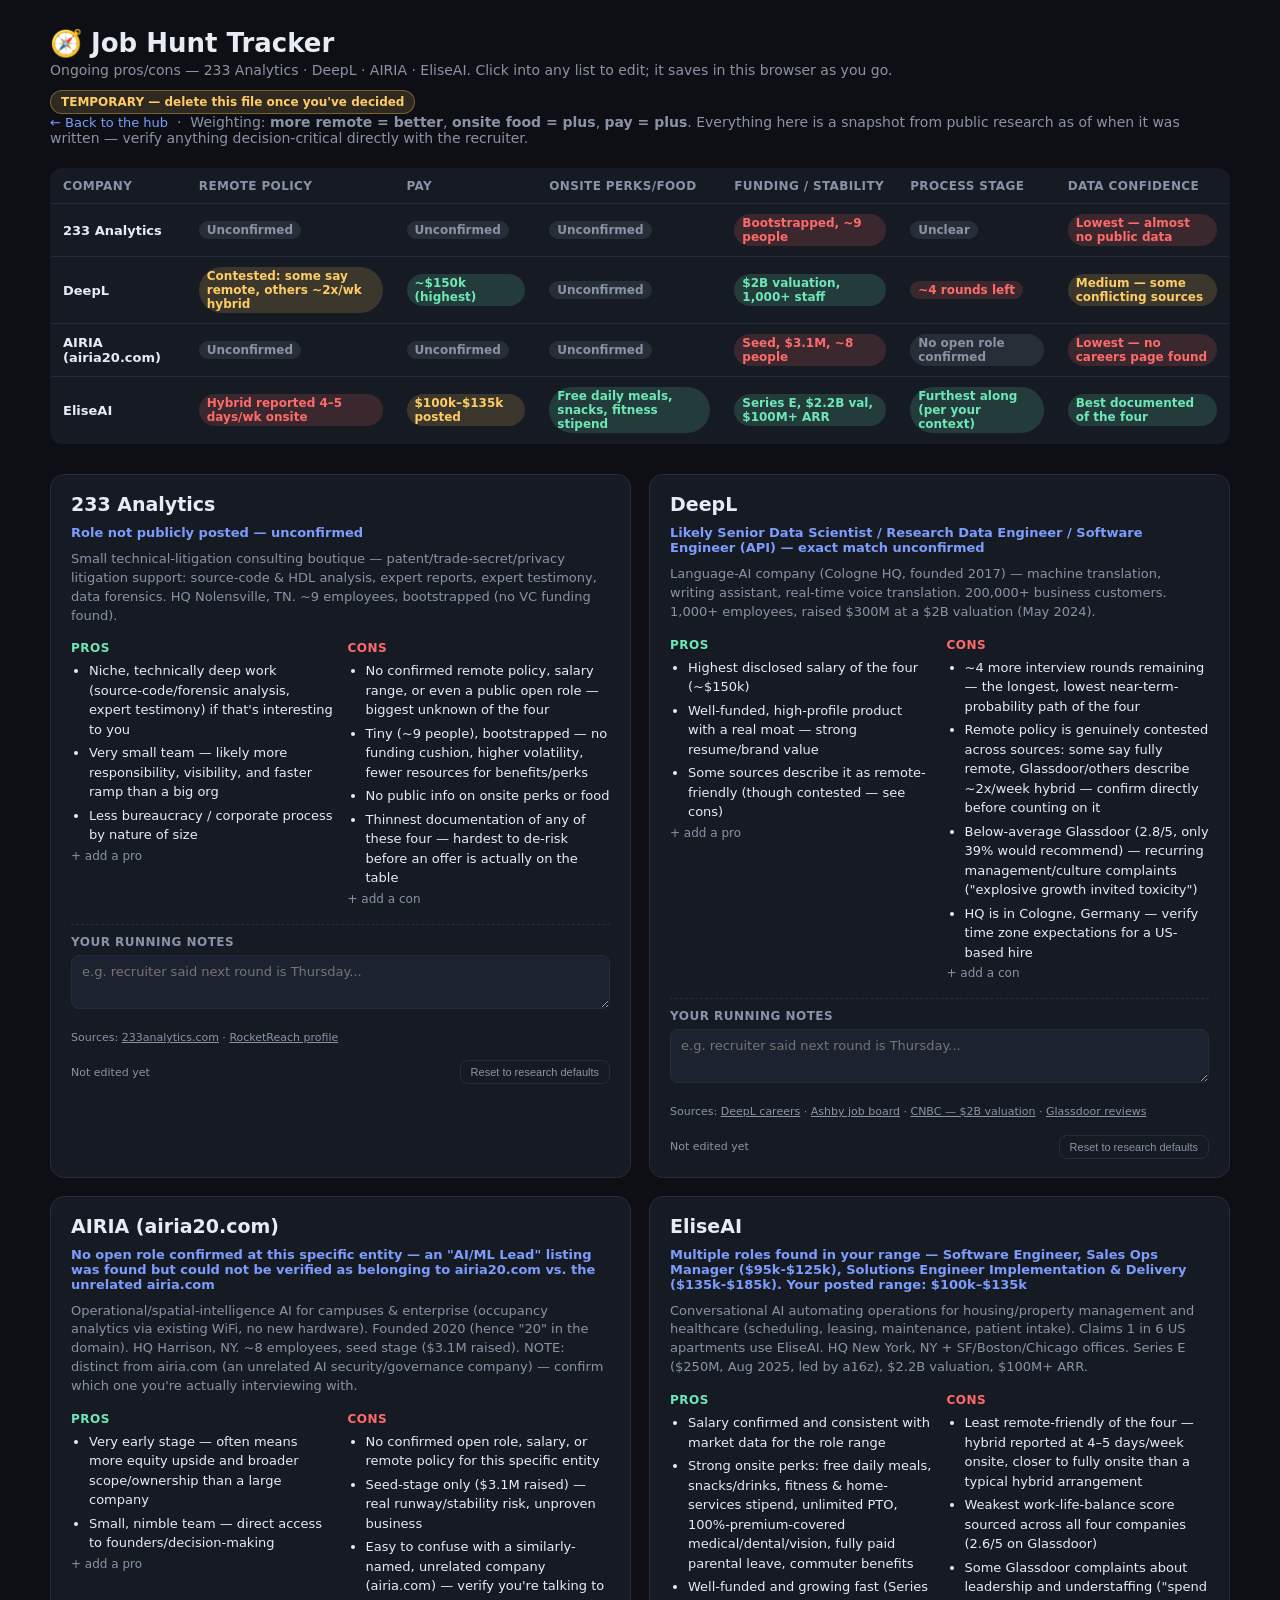
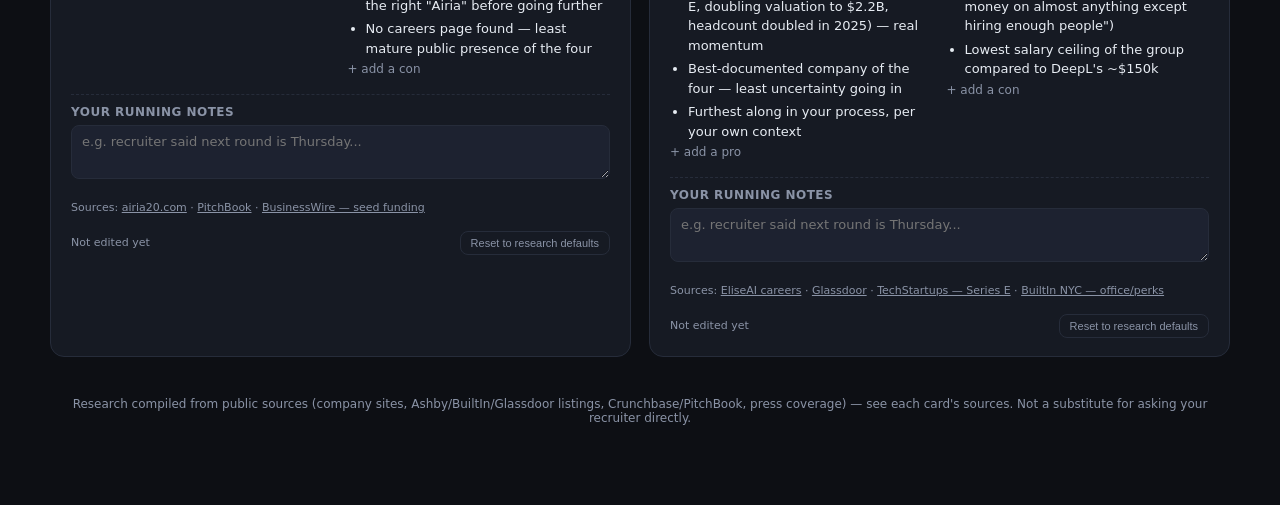
==== gateway/static/jobs.html @ 2e0b3229 "Detect sent-mail availability proposals, track pending/confirmed calendar state, push to real Google" ====
<!doctype html>
<html lang="en">
<head>
<meta charset="utf-8" />
<meta name="viewport" content="width=device-width, initial-scale=1" />
<title>Job Hunt Tracker — FrankensteinCentral</title>
<style>
  :root {
    --bg: #0d0f14; --panel: #161a23; --panel-2: #1d2230; --line: #262c3a;
    --text: #e7ecf3; --muted: #8a93a6; --accent: #6ee7b7; --accent-2: #7c9cff;
    --down: #ff6b6b; --up: #6ee7b7; --warn: #ffcc66;
  }
  * { box-sizing: border-box; }
  body {
    margin: 0; background: var(--bg); color: var(--text);
    font-family: system-ui, -apple-system, "Segoe UI", Roboto, sans-serif;
    padding: 28px 20px 80px;
  }
  .wrap { max-width: 1180px; margin: 0 auto; }
  header { margin-bottom: 22px; }
  header .top-row { display: flex; align-items: center; justify-content: space-between; gap: 12px; flex-wrap: wrap; }
  h1 { margin: 0 0 4px; font-size: 26px; }
  .sub { color: var(--muted); margin: 0; font-size: 14px; }
  .badge-temp {
    background: rgba(255,204,102,0.14); color: var(--warn); border: 1px solid rgba(255,204,102,0.35);
    padding: 4px 10px; border-radius: 999px; font-size: 12px; font-weight: 600; white-space: nowrap;
  }
  a.back { color: var(--accent-2); text-decoration: none; font-size: 13px; }
  a.back:hover { text-decoration: underline; }

  .factor-table {
    width: 100%; border-collapse: collapse; margin: 18px 0 30px;
    background: var(--panel); border: 1px solid var(--line); border-radius: 12px; overflow: hidden;
    font-size: 13px;
  }
  .factor-table th, .factor-table td { padding: 10px 12px; text-align: left; border-bottom: 1px solid var(--line); }
  .factor-table th { color: var(--muted); font-weight: 600; font-size: 12px; text-transform: uppercase; letter-spacing: .03em; }
  .factor-table tr:last-child td { border-bottom: none; }
  .factor-table td.company { font-weight: 700; }
  .tag { display: inline-block; padding: 2px 8px; border-radius: 999px; font-size: 12px; font-weight: 600; }
  .tag.good { background: rgba(110,231,183,0.16); color: var(--up); }
  .tag.mid { background: rgba(255,204,102,0.16); color: var(--warn); }
  .tag.bad { background: rgba(255,107,107,0.16); color: var(--down); }
  .tag.unknown { background: rgba(138,147,166,0.16); color: var(--muted); }

  .grid { display: grid; grid-template-columns: repeat(auto-fit, minmax(430px, 1fr)); gap: 18px; }
  .card {
    background: var(--panel); border: 1px solid var(--line); border-radius: 14px; padding: 18px 20px;
    display: flex; flex-direction: column; gap: 10px;
  }
  .card h2 { margin: 0; font-size: 19px; display: flex; align-items: center; gap: 8px; }
  .card .role { color: var(--accent-2); font-size: 13px; font-weight: 600; }
  .card .blurb { color: var(--muted); font-size: 13px; line-height: 1.45; margin: 0; }
  .fact-row { display: flex; flex-wrap: wrap; gap: 6px; margin: 4px 0 2px; }
  .cols { display: grid; grid-template-columns: 1fr 1fr; gap: 14px; margin-top: 6px; }
  .col h4 { margin: 0 0 6px; font-size: 12px; text-transform: uppercase; letter-spacing: .04em; }
  .col.pros h4 { color: var(--up); }
  .col.cons h4 { color: var(--down); }
  ul.edit-list { margin: 0; padding-left: 18px; font-size: 13px; line-height: 1.5; }
  ul.edit-list li { margin-bottom: 4px; outline: none; }
  ul.edit-list li:focus { background: rgba(124,156,255,0.08); border-radius: 4px; }
  .add-row { font-size: 12px; color: var(--muted); cursor: pointer; margin-top: 2px; }
  .add-row:hover { color: var(--accent-2); }
  .notes {
    margin-top: 8px; border-top: 1px dashed var(--line); padding-top: 10px;
  }
  .notes h4 { margin: 0 0 6px; font-size: 12px; text-transform: uppercase; letter-spacing: .04em; color: var(--muted); }
  .notes textarea {
    width: 100%; min-height: 54px; resize: vertical; background: var(--panel-2); color: var(--text);
    border: 1px solid var(--line); border-radius: 8px; padding: 8px 10px; font-size: 13px; font-family: inherit;
  }
  .card-foot { display: flex; justify-content: space-between; align-items: center; margin-top: 4px; }
  .saved-note { font-size: 11px; color: var(--muted); }
  .reset-btn {
    background: transparent; border: 1px solid var(--line); color: var(--muted);
    border-radius: 8px; padding: 5px 10px; font-size: 11px; cursor: pointer;
  }
  .reset-btn:hover { color: var(--down); border-color: var(--down); }
  .sources { margin-top: 6px; font-size: 11px; color: var(--muted); line-height: 1.6; }
  .sources a { color: var(--muted); }
  footer { text-align: center; color: var(--muted); font-size: 12px; margin-top: 40px; }
</style>
</head>
<body>
  <div class="wrap">
    <header>
      <div class="top-row">
        <div>
          <h1>🧭 Job Hunt Tracker</h1>
          <p class="sub">Ongoing pros/cons — 233 Analytics · DeepL · AIRIA · EliseAI. Click into any list to edit; it saves in this browser as you go.</p>
        </div>
        <span class="badge-temp">TEMPORARY — delete this file once you've decided</span>
      </div>
      <p class="sub"><a class="back" href="/">← Back to the hub</a> &nbsp;·&nbsp; Weighting: <b>more remote = better</b>, <b>onsite food = plus</b>, <b>pay = plus</b>. Everything here is a snapshot from public research as of when it was written — verify anything decision-critical directly with the recruiter.</p>
    </header>

    <table class="factor-table">
      <thead>
        <tr><th>Company</th><th>Remote policy</th><th>Pay</th><th>Onsite perks/food</th><th>Funding / stability</th><th>Process stage</th><th>Data confidence</th></tr>
      </thead>
      <tbody>
        <tr><td class="company">233 Analytics</td><td><span class="tag unknown">Unconfirmed</span></td><td><span class="tag unknown">Unconfirmed</span></td><td><span class="tag unknown">Unconfirmed</span></td><td><span class="tag bad">Bootstrapped, ~9 people</span></td><td><span class="tag unknown">Unclear</span></td><td><span class="tag bad">Lowest — almost no public data</span></td></tr>
        <tr><td class="company">DeepL</td><td><span class="tag mid">Contested: some say remote, others ~2x/wk hybrid</span></td><td><span class="tag good">~$150k (highest)</span></td><td><span class="tag unknown">Unconfirmed</span></td><td><span class="tag good">$2B valuation, 1,000+ staff</span></td><td><span class="tag bad">~4 rounds left</span></td><td><span class="tag mid">Medium — some conflicting sources</span></td></tr>
        <tr><td class="company">AIRIA (airia20.com)</td><td><span class="tag unknown">Unconfirmed</span></td><td><span class="tag unknown">Unconfirmed</span></td><td><span class="tag unknown">Unconfirmed</span></td><td><span class="tag bad">Seed, $3.1M, ~8 people</span></td><td><span class="tag unknown">No open role confirmed</span></td><td><span class="tag bad">Lowest — no careers page found</span></td></tr>
        <tr><td class="company">EliseAI</td><td><span class="tag bad">Hybrid reported 4–5 days/wk onsite</span></td><td><span class="tag mid">$100k–$135k posted</span></td><td><span class="tag good">Free daily meals, snacks, fitness stipend</span></td><td><span class="tag good">Series E, $2.2B val, $100M+ ARR</span></td><td><span class="tag good">Furthest along (per your context)</span></td><td><span class="tag good">Best documented of the four</span></td></tr>
      </tbody>
    </table>

    <div class="grid" id="cards"></div>

    <footer>Research compiled from public sources (company sites, Ashby/BuiltIn/Glassdoor listings, Crunchbase/PitchBook, press coverage) — see each card's sources. Not a substitute for asking your recruiter directly.</footer>
  </div>

<script>
const COMPANIES = [
  {
    id: "233analytics",
    name: "233 Analytics",
    role: "Role not publicly posted — unconfirmed",
    blurb: "Small technical-litigation consulting boutique — patent/trade-secret/privacy litigation support: source-code & HDL analysis, expert reports, expert testimony, data forensics. HQ Nolensville, TN. ~9 employees, bootstrapped (no VC funding found).",
    pros: [
      "Niche, technically deep work (source-code/forensic analysis, expert testimony) if that's interesting to you",
      "Very small team — likely more responsibility, visibility, and faster ramp than a big org",
      "Less bureaucracy / corporate process by nature of size",
    ],
    cons: [
      "No confirmed remote policy, salary range, or even a public open role — biggest unknown of the four",
      "Tiny (~9 people), bootstrapped — no funding cushion, higher volatility, fewer resources for benefits/perks",
      "No public info on onsite perks or food",
      "Thinnest documentation of any of these four — hardest to de-risk before an offer is actually on the table",
    ],
    sources: [
      ["233analytics.com", "https://233analytics.com/"],
      ["RocketReach profile", "https://rocketreach.co/233-analytics-llc-profile_b770313fc5336f2a"],
    ],
  },
  {
    id: "deepl",
    name: "DeepL",
    role: "Likely Senior Data Scientist / Research Data Engineer / Software Engineer (API) — exact match unconfirmed",
    blurb: "Language-AI company (Cologne HQ, founded 2017) — machine translation, writing assistant, real-time voice translation. 200,000+ business customers. 1,000+ employees, raised $300M at a $2B valuation (May 2024).",
    pros: [
      "Highest disclosed salary of the four (~$150k)",
      "Well-funded, high-profile product with a real moat — strong resume/brand value",
      "Some sources describe it as remote-friendly (though contested — see cons)",
    ],
    cons: [
      "~4 more interview rounds remaining — the longest, lowest near-term-probability path of the four",
      "Remote policy is genuinely contested across sources: some say fully remote, Glassdoor/others describe ~2x/week hybrid — confirm directly before counting on it",
      "Below-average Glassdoor (2.8/5, only 39% would recommend) — recurring management/culture complaints (\"explosive growth invited toxicity\")",
      "HQ is in Cologne, Germany — verify time zone expectations for a US-based hire",
    ],
    sources: [
      ["DeepL careers", "https://www.deepl.com/en/careers"],
      ["Ashby job board", "https://jobs.ashbyhq.com/DeepL"],
      ["CNBC — $2B valuation", "https://www.cnbc.com/2024/05/22/deepl-ai-rival-google-translate-2-billion-valuation.html"],
      ["Glassdoor reviews", "https://www.glassdoor.com/Reviews/DeepL-Reviews-E2426949.htm"],
    ],
  },
  {
    id: "airia",
    name: "AIRIA (airia20.com)",
    role: "No open role confirmed at this specific entity — an \"AI/ML Lead\" listing was found but could not be verified as belonging to airia20.com vs. the unrelated airia.com",
    blurb: "Operational/spatial-intelligence AI for campuses & enterprise (occupancy analytics via existing WiFi, no new hardware). Founded 2020 (hence \"20\" in the domain). HQ Harrison, NY. ~8 employees, seed stage ($3.1M raised). NOTE: distinct from airia.com (an unrelated AI security/governance company) — confirm which one you're actually interviewing with.",
    pros: [
      "Very early stage — often means more equity upside and broader scope/ownership than a large company",
      "Small, nimble team — direct access to founders/decision-making",
    ],
    cons: [
      "No confirmed open role, salary, or remote policy for this specific entity",
      "Seed-stage only ($3.1M raised) — real runway/stability risk, unproven business",
      "Easy to confuse with a similarly-named, unrelated company (airia.com) — verify you're talking to the right \"Airia\" before going further",
      "No careers page found — least mature public presence of the four",
    ],
    sources: [
      ["airia20.com", "https://airia20.com/"],
      ["PitchBook", "https://pitchbook.com/profiles/company/467764-30"],
      ["BusinessWire — seed funding", "https://www.businesswire.com/news/home/20250730110388/en/AIRIA-Secures-Seed-Funding-to-Expand-Commercial-and-Federal-Operations"],
    ],
  },
  {
    id: "eliseai",
    name: "EliseAI",
    role: "Multiple roles found in your range — Software Engineer, Sales Ops Manager ($95k-$125k), Solutions Engineer Implementation & Delivery ($135k-$185k). Your posted range: $100k–$135k",
    blurb: "Conversational AI automating operations for housing/property management and healthcare (scheduling, leasing, maintenance, patient intake). Claims 1 in 6 US apartments use EliseAI. HQ New York, NY + SF/Boston/Chicago offices. Series E ($250M, Aug 2025, led by a16z), $2.2B valuation, $100M+ ARR.",
    pros: [
      "Salary confirmed and consistent with market data for the role range",
      "Strong onsite perks: free daily meals, snacks/drinks, fitness & home-services stipend, unlimited PTO, 100%-premium-covered medical/dental/vision, fully paid parental leave, commuter benefits",
      "Well-funded and growing fast (Series E, doubling valuation to $2.2B, headcount doubled in 2025) — real momentum",
      "Best-documented company of the four — least uncertainty going in",
      "Furthest along in your process, per your own context",
    ],
    cons: [
      "Least remote-friendly of the four — hybrid reported at 4–5 days/week onsite, closer to fully onsite than a typical hybrid arrangement",
      "Weakest work-life-balance score sourced across all four companies (2.6/5 on Glassdoor)",
      "Some Glassdoor complaints about leadership and understaffing (\"spend money on almost anything except hiring enough people\")",
      "Lowest salary ceiling of the group compared to DeepL's ~$150k",
    ],
    sources: [
      ["EliseAI careers", "https://www.eliseai.com/careers"],
      ["Glassdoor", "https://www.glassdoor.com/Reviews/EliseAI-Reviews-E3133208.htm"],
      ["TechStartups — Series E", "https://techstartups.com/2025/08/21/eliseai-raises-250m-in-series-e-funding-led-by-andreessen-horowitz-doubling-valuation-to-2-2b/"],
      ["BuiltIn NYC — office/perks", "https://www.builtinnyc.com/company/eliseai"],
    ],
  },
];

const LS_KEY = (id, field) => `jobhunt_${id}_${field}`;

function loadList(id, field, fallback) {
  try {
    const raw = localStorage.getItem(LS_KEY(id, field));
    return raw ? JSON.parse(raw) : fallback;
  } catch { return fallback; }
}
function saveList(id, field, items) {
  localStorage.setItem(LS_KEY(id, field), JSON.stringify(items));
  stampSaved(id);
}
function loadNotes(id) { return localStorage.getItem(LS_KEY(id, "notes")) || ""; }
function saveNotes(id, text) { localStorage.setItem(LS_KEY(id, "notes"), text); stampSaved(id); }
function stampSaved(id) {
  const el = document.getElementById(`saved-${id}`);
  if (el) el.textContent = "Saved just now (this browser)";
}

function editableList(items) {
  return items.map((t) => `<li contenteditable="true" spellcheck="false">${t}</li>`).join("");
}

function render() {
  const grid = document.getElementById("cards");
  grid.innerHTML = COMPANIES.map((c) => `
    <div class="card" data-id="${c.id}">
      <h2>${c.name}</h2>
      <div class="role">${c.role}</div>
      <p class="blurb">${c.blurb}</p>
      <div class="cols">
        <div class="col pros">
          <h4>Pros</h4>
          <ul class="edit-list" data-field="pros">${editableList(loadList(c.id, "pros", c.pros))}</ul>
          <div class="add-row" data-add="pros">+ add a pro</div>
        </div>
        <div class="col cons">
          <h4>Cons</h4>
          <ul class="edit-list" data-field="cons">${editableList(loadList(c.id, "cons", c.cons))}</ul>
          <div class="add-row" data-add="cons">+ add a con</div>
        </div>
      </div>
      <div class="notes">
        <h4>Your running notes</h4>
        <textarea data-field="notes" placeholder="e.g. recruiter said next round is Thursday...">${loadNotes(c.id)}</textarea>
      </div>
      <div class="sources">Sources: ${c.sources.map(([label, url]) => `<a href="${url}" target="_blank" rel="noopener">${label}</a>`).join(" · ")}</div>
      <div class="card-foot">
        <span class="saved-note" id="saved-${c.id}">Not edited yet</span>
        <button class="reset-btn" data-reset="${c.id}">Reset to research defaults</button>
      </div>
    </div>
  `).join("");

  grid.querySelectorAll(".edit-list").forEach((ul) => {
    ul.addEventListener("input", () => {
      const id = ul.closest(".card").dataset.id;
      const field = ul.dataset.field;
      const items = Array.from(ul.children).map((li) => li.textContent.trim()).filter(Boolean);
      saveList(id, field, items);
    });
  });
  grid.querySelectorAll("[data-add]").forEach((btn) => {
    btn.addEventListener("click", () => {
      const card = btn.closest(".card");
      const field = btn.dataset.add;
      const ul = card.querySelector(`ul[data-field="${field}"]`);
      const li = document.createElement("li");
      li.contentEditable = "true";
      li.textContent = "New point — click to edit";
      ul.appendChild(li);
      li.focus();
      document.execCommand("selectAll", false, null);
      const id = card.dataset.id;
      const items = Array.from(ul.children).map((n) => n.textContent.trim()).filter(Boolean);
      saveList(id, field, items);
    });
  });
  grid.querySelectorAll("textarea[data-field='notes']").forEach((ta) => {
    ta.addEventListener("input", () => {
      const id = ta.closest(".card").dataset.id;
      saveNotes(id, ta.value);
    });
  });
  grid.querySelectorAll("[data-reset]").forEach((btn) => {
    btn.addEventListener("click", () => {
      const id = btn.dataset.reset;
      if (!confirm("Reset this card's pros/cons/notes back to the original research? This clears anything you've added.")) return;
      localStorage.removeItem(LS_KEY(id, "pros"));
      localStorage.removeItem(LS_KEY(id, "cons"));
      localStorage.removeItem(LS_KEY(id, "notes"));
      render();
    });
  });
}
render();
</script>
</body>
</html>
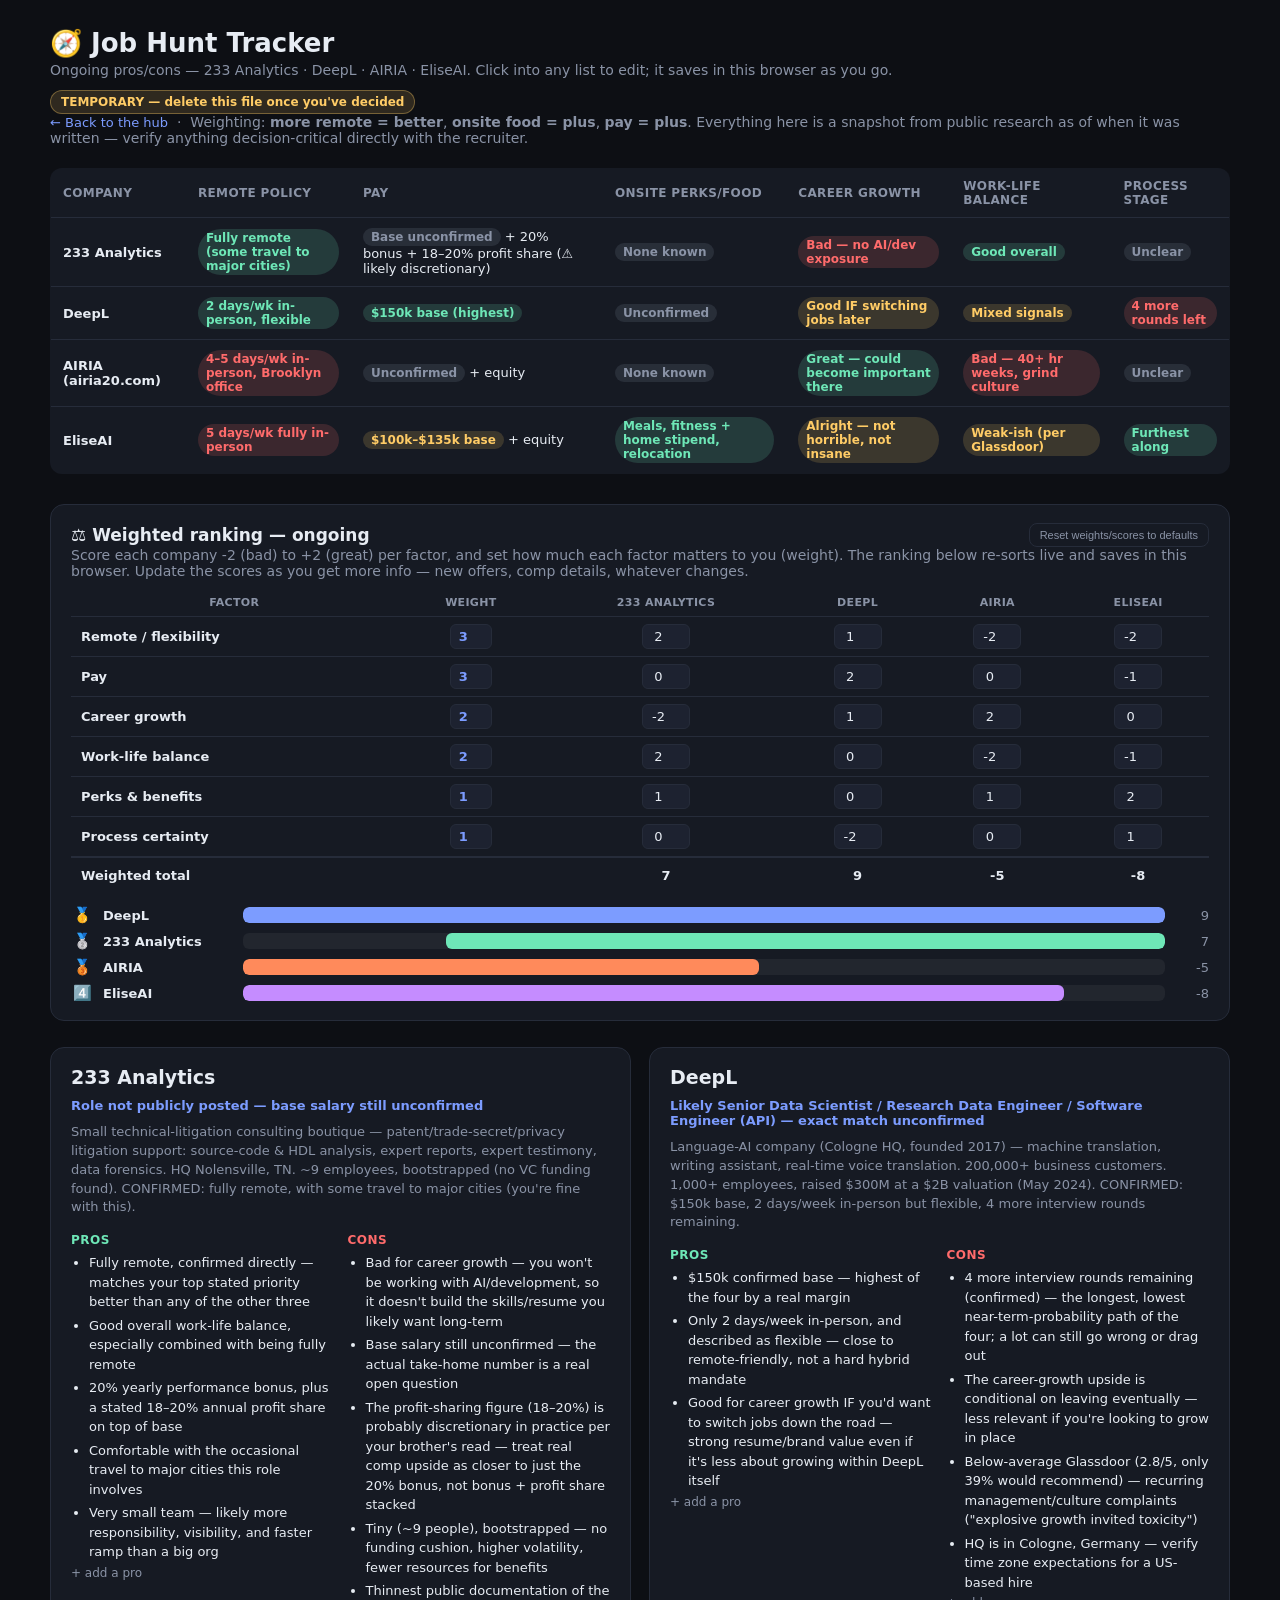
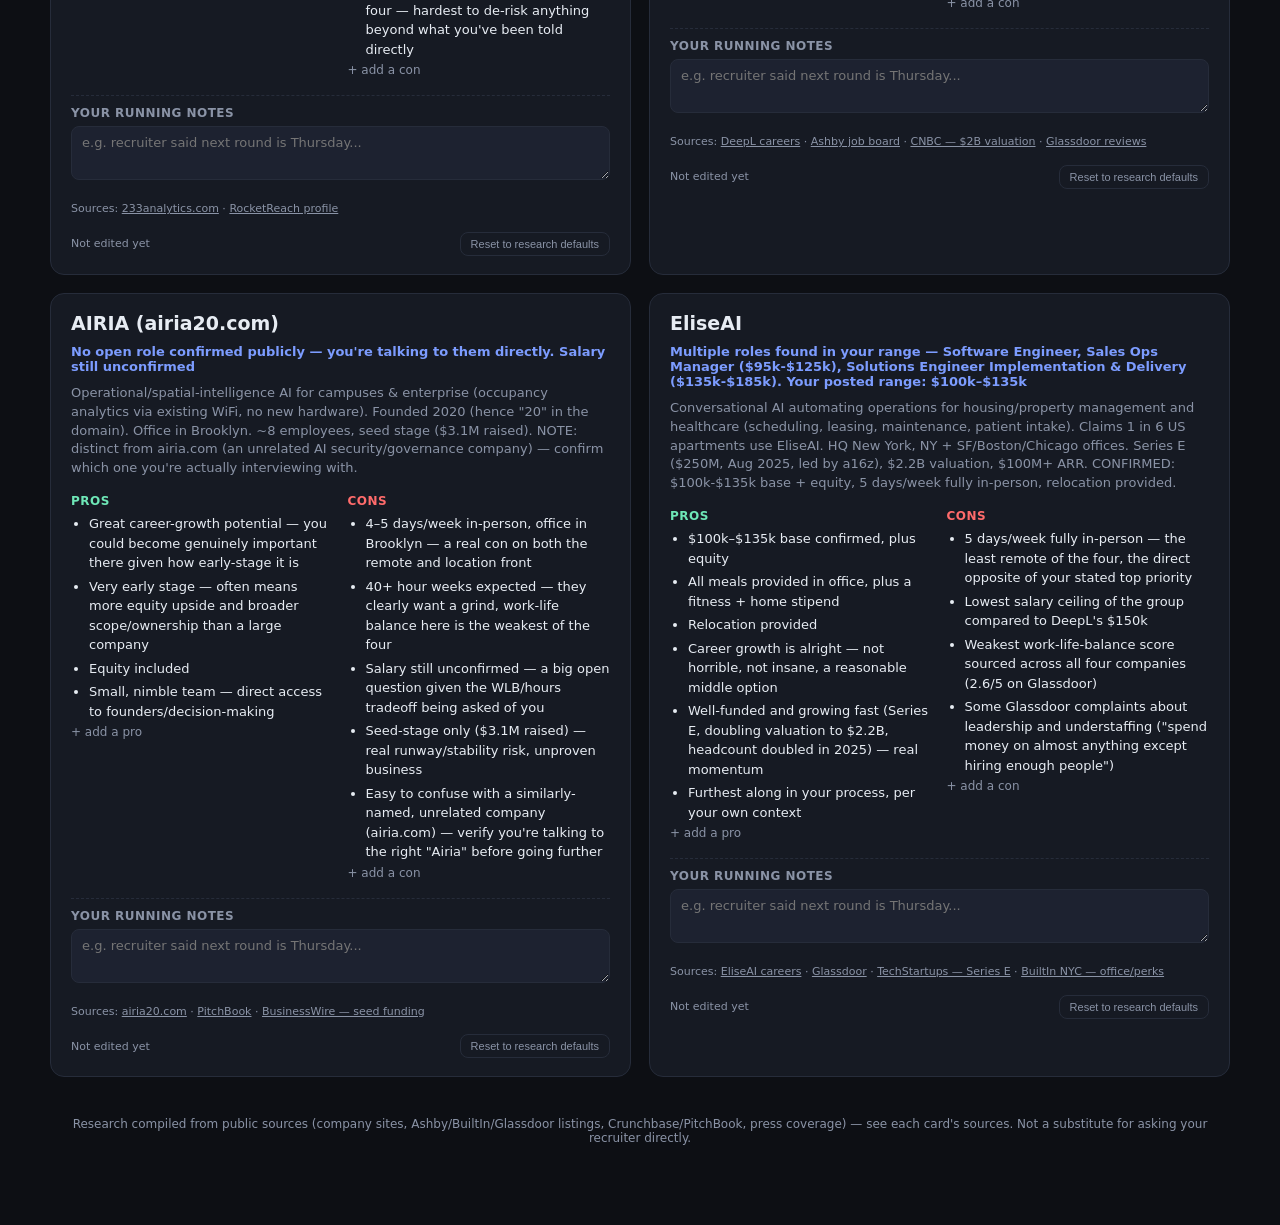
==== commit df5c522c: "Update job tracker with firsthand comp/remote/growth details, add weighted ranking calculator Filled" ====
--- a/gateway/static/jobs.html
+++ b/gateway/static/jobs.html
@@ -79,6 +79,31 @@
   .sources { margin-top: 6px; font-size: 11px; color: var(--muted); line-height: 1.6; }
   .sources a { color: var(--muted); }
   footer { text-align: center; color: var(--muted); font-size: 12px; margin-top: 40px; }
+
+  .rank-section {
+    background: var(--panel); border: 1px solid var(--line); border-radius: 14px;
+    padding: 18px 20px; margin: 0 0 26px;
+  }
+  .rank-head { display: flex; align-items: center; justify-content: space-between; gap: 10px; flex-wrap: wrap; }
+  .rank-section h3 { margin: 0; font-size: 17px; }
+  .rank-table-wrap { overflow-x: auto; margin-top: 10px; }
+  table.rank-table { width: 100%; border-collapse: collapse; font-size: 13px; min-width: 640px; }
+  table.rank-table th, table.rank-table td { padding: 7px 10px; border-bottom: 1px solid var(--line); text-align: center; }
+  table.rank-table th { color: var(--muted); font-weight: 600; font-size: 11px; text-transform: uppercase; letter-spacing: .03em; }
+  table.rank-table td.factor-label { text-align: left; font-weight: 600; white-space: nowrap; }
+  table.rank-table input[type="number"] {
+    width: 48px; background: var(--panel-2); color: var(--text); border: 1px solid var(--line);
+    border-radius: 6px; padding: 4px 2px; font-size: 13px; text-align: center; font-family: inherit;
+  }
+  table.rank-table input.weight-input { width: 42px; color: var(--accent-2); font-weight: 700; }
+  table.rank-table tr.total-row td { border-bottom: none; border-top: 2px solid var(--line); font-weight: 700; padding-top: 10px; }
+  .rank-result { display: flex; flex-direction: column; gap: 8px; margin-top: 16px; }
+  .rank-row { display: flex; align-items: center; gap: 10px; font-size: 13px; }
+  .rank-row .medal { width: 22px; text-align: center; font-size: 15px; }
+  .rank-row .rname { width: 130px; font-weight: 700; flex-shrink: 0; }
+  .rank-row .bar-track { flex: 1; background: rgba(255,255,255,0.05); border-radius: 6px; height: 16px; overflow: hidden; position: relative; }
+  .rank-row .bar-fill { height: 100%; border-radius: 6px; }
+  .rank-row .rscore { width: 34px; text-align: right; color: var(--muted); font-variant-numeric: tabular-nums; }
 </style>
 </head>
 <body>
@@ -96,15 +121,27 @@
 
     <table class="factor-table">
       <thead>
-        <tr><th>Company</th><th>Remote policy</th><th>Pay</th><th>Onsite perks/food</th><th>Funding / stability</th><th>Process stage</th><th>Data confidence</th></tr>
+        <tr><th>Company</th><th>Remote policy</th><th>Pay</th><th>Onsite perks/food</th><th>Career growth</th><th>Work-life balance</th><th>Process stage</th></tr>
       </thead>
       <tbody>
-        <tr><td class="company">233 Analytics</td><td><span class="tag unknown">Unconfirmed</span></td><td><span class="tag unknown">Unconfirmed</span></td><td><span class="tag unknown">Unconfirmed</span></td><td><span class="tag bad">Bootstrapped, ~9 people</span></td><td><span class="tag unknown">Unclear</span></td><td><span class="tag bad">Lowest — almost no public data</span></td></tr>
-        <tr><td class="company">DeepL</td><td><span class="tag mid">Contested: some say remote, others ~2x/wk hybrid</span></td><td><span class="tag good">~$150k (highest)</span></td><td><span class="tag unknown">Unconfirmed</span></td><td><span class="tag good">$2B valuation, 1,000+ staff</span></td><td><span class="tag bad">~4 rounds left</span></td><td><span class="tag mid">Medium — some conflicting sources</span></td></tr>
-        <tr><td class="company">AIRIA (airia20.com)</td><td><span class="tag unknown">Unconfirmed</span></td><td><span class="tag unknown">Unconfirmed</span></td><td><span class="tag unknown">Unconfirmed</span></td><td><span class="tag bad">Seed, $3.1M, ~8 people</span></td><td><span class="tag unknown">No open role confirmed</span></td><td><span class="tag bad">Lowest — no careers page found</span></td></tr>
-        <tr><td class="company">EliseAI</td><td><span class="tag bad">Hybrid reported 4–5 days/wk onsite</span></td><td><span class="tag mid">$100k–$135k posted</span></td><td><span class="tag good">Free daily meals, snacks, fitness stipend</span></td><td><span class="tag good">Series E, $2.2B val, $100M+ ARR</span></td><td><span class="tag good">Furthest along (per your context)</span></td><td><span class="tag good">Best documented of the four</span></td></tr>
+        <tr><td class="company">233 Analytics</td><td><span class="tag good">Fully remote (some travel to major cities)</span></td><td><span class="tag unknown">Base unconfirmed</span> + 20% bonus + 18–20% profit share (⚠️ likely discretionary)</td><td><span class="tag unknown">None known</span></td><td><span class="tag bad">Bad — no AI/dev exposure</span></td><td><span class="tag good">Good overall</span></td><td><span class="tag unknown">Unclear</span></td></tr>
+        <tr><td class="company">DeepL</td><td><span class="tag good">2 days/wk in-person, flexible</span></td><td><span class="tag good">$150k base (highest)</span></td><td><span class="tag unknown">Unconfirmed</span></td><td><span class="tag mid">Good IF switching jobs later</span></td><td><span class="tag mid">Mixed signals</span></td><td><span class="tag bad">4 more rounds left</span></td></tr>
+        <tr><td class="company">AIRIA (airia20.com)</td><td><span class="tag bad">4–5 days/wk in-person, Brooklyn office</span></td><td><span class="tag unknown">Unconfirmed</span> + equity</td><td><span class="tag unknown">None known</span></td><td><span class="tag good">Great — could become important there</span></td><td><span class="tag bad">Bad — 40+ hr weeks, grind culture</span></td><td><span class="tag unknown">Unclear</span></td></tr>
+        <tr><td class="company">EliseAI</td><td><span class="tag bad">5 days/wk fully in-person</span></td><td><span class="tag mid">$100k–$135k base</span> + equity</td><td><span class="tag good">Meals, fitness + home stipend, relocation</span></td><td><span class="tag mid">Alright — not horrible, not insane</span></td><td><span class="tag mid">Weak-ish (per Glassdoor)</span></td><td><span class="tag good">Furthest along</span></td></tr>
       </tbody>
     </table>
+
+    <section class="rank-section">
+      <div class="rank-head">
+        <h3>⚖️ Weighted ranking — ongoing</h3>
+        <button class="reset-btn" id="rank-reset">Reset weights/scores to defaults</button>
+      </div>
+      <p class="sub">Score each company -2 (bad) to +2 (great) per factor, and set how much each factor matters to you (weight). The ranking below re-sorts live and saves in this browser. Update the scores as you get more info — new offers, comp details, whatever changes.</p>
+      <div class="rank-table-wrap">
+        <table class="rank-table" id="rank-table"></table>
+      </div>
+      <div class="rank-result" id="rank-result"></div>
+    </section>
 
     <div class="grid" id="cards"></div>
 
@@ -116,18 +153,21 @@
   {
     id: "233analytics",
     name: "233 Analytics",
-    role: "Role not publicly posted — unconfirmed",
-    blurb: "Small technical-litigation consulting boutique — patent/trade-secret/privacy litigation support: source-code & HDL analysis, expert reports, expert testimony, data forensics. HQ Nolensville, TN. ~9 employees, bootstrapped (no VC funding found).",
+    role: "Role not publicly posted — base salary still unconfirmed",
+    blurb: "Small technical-litigation consulting boutique — patent/trade-secret/privacy litigation support: source-code & HDL analysis, expert reports, expert testimony, data forensics. HQ Nolensville, TN. ~9 employees, bootstrapped (no VC funding found). CONFIRMED: fully remote, with some travel to major cities (you're fine with this).",
     pros: [
-      "Niche, technically deep work (source-code/forensic analysis, expert testimony) if that's interesting to you",
+      "Fully remote, confirmed directly — matches your top stated priority better than any of the other three",
+      "Good overall work-life balance, especially combined with being fully remote",
+      "20% yearly performance bonus, plus a stated 18–20% annual profit share on top of base",
+      "Comfortable with the occasional travel to major cities this role involves",
       "Very small team — likely more responsibility, visibility, and faster ramp than a big org",
-      "Less bureaucracy / corporate process by nature of size",
     ],
     cons: [
-      "No confirmed remote policy, salary range, or even a public open role — biggest unknown of the four",
-      "Tiny (~9 people), bootstrapped — no funding cushion, higher volatility, fewer resources for benefits/perks",
-      "No public info on onsite perks or food",
-      "Thinnest documentation of any of these four — hardest to de-risk before an offer is actually on the table",
+      "Bad for career growth — you won't be working with AI/development, so it doesn't build the skills/resume you likely want long-term",
+      "Base salary still unconfirmed — the actual take-home number is a real open question",
+      "The profit-sharing figure (18–20%) is probably discretionary in practice per your brother's read — treat real comp upside as closer to just the 20% bonus, not bonus + profit share stacked",
+      "Tiny (~9 people), bootstrapped — no funding cushion, higher volatility, fewer resources for benefits",
+      "Thinnest public documentation of the four — hardest to de-risk anything beyond what you've been told directly",
     ],
     sources: [
       ["233analytics.com", "https://233analytics.com/"],
@@ -138,15 +178,15 @@
     id: "deepl",
     name: "DeepL",
     role: "Likely Senior Data Scientist / Research Data Engineer / Software Engineer (API) — exact match unconfirmed",
-    blurb: "Language-AI company (Cologne HQ, founded 2017) — machine translation, writing assistant, real-time voice translation. 200,000+ business customers. 1,000+ employees, raised $300M at a $2B valuation (May 2024).",
+    blurb: "Language-AI company (Cologne HQ, founded 2017) — machine translation, writing assistant, real-time voice translation. 200,000+ business customers. 1,000+ employees, raised $300M at a $2B valuation (May 2024). CONFIRMED: $150k base, 2 days/week in-person but flexible, 4 more interview rounds remaining.",
     pros: [
-      "Highest disclosed salary of the four (~$150k)",
-      "Well-funded, high-profile product with a real moat — strong resume/brand value",
-      "Some sources describe it as remote-friendly (though contested — see cons)",
+      "$150k confirmed base — highest of the four by a real margin",
+      "Only 2 days/week in-person, and described as flexible — close to remote-friendly, not a hard hybrid mandate",
+      "Good for career growth IF you'd want to switch jobs down the road — strong resume/brand value even if it's less about growing within DeepL itself",
     ],
     cons: [
-      "~4 more interview rounds remaining — the longest, lowest near-term-probability path of the four",
-      "Remote policy is genuinely contested across sources: some say fully remote, Glassdoor/others describe ~2x/week hybrid — confirm directly before counting on it",
+      "4 more interview rounds remaining (confirmed) — the longest, lowest near-term-probability path of the four; a lot can still go wrong or drag out",
+      "The career-growth upside is conditional on leaving eventually — less relevant if you're looking to grow in place",
       "Below-average Glassdoor (2.8/5, only 39% would recommend) — recurring management/culture complaints (\"explosive growth invited toxicity\")",
       "HQ is in Cologne, Germany — verify time zone expectations for a US-based hire",
     ],
@@ -160,17 +200,20 @@
   {
     id: "airia",
     name: "AIRIA (airia20.com)",
-    role: "No open role confirmed at this specific entity — an \"AI/ML Lead\" listing was found but could not be verified as belonging to airia20.com vs. the unrelated airia.com",
-    blurb: "Operational/spatial-intelligence AI for campuses & enterprise (occupancy analytics via existing WiFi, no new hardware). Founded 2020 (hence \"20\" in the domain). HQ Harrison, NY. ~8 employees, seed stage ($3.1M raised). NOTE: distinct from airia.com (an unrelated AI security/governance company) — confirm which one you're actually interviewing with.",
+    role: "No open role confirmed publicly — you're talking to them directly. Salary still unconfirmed",
+    blurb: "Operational/spatial-intelligence AI for campuses & enterprise (occupancy analytics via existing WiFi, no new hardware). Founded 2020 (hence \"20\" in the domain). Office in Brooklyn. ~8 employees, seed stage ($3.1M raised). NOTE: distinct from airia.com (an unrelated AI security/governance company) — confirm which one you're actually interviewing with.",
     pros: [
+      "Great career-growth potential — you could become genuinely important there given how early-stage it is",
       "Very early stage — often means more equity upside and broader scope/ownership than a large company",
+      "Equity included",
       "Small, nimble team — direct access to founders/decision-making",
     ],
     cons: [
-      "No confirmed open role, salary, or remote policy for this specific entity",
+      "4–5 days/week in-person, office in Brooklyn — a real con on both the remote and location front",
+      "40+ hour weeks expected — they clearly want a grind, work-life balance here is the weakest of the four",
+      "Salary still unconfirmed — a big open question given the WLB/hours tradeoff being asked of you",
       "Seed-stage only ($3.1M raised) — real runway/stability risk, unproven business",
       "Easy to confuse with a similarly-named, unrelated company (airia.com) — verify you're talking to the right \"Airia\" before going further",
-      "No careers page found — least mature public presence of the four",
     ],
     sources: [
       ["airia20.com", "https://airia20.com/"],
@@ -182,19 +225,20 @@
     id: "eliseai",
     name: "EliseAI",
     role: "Multiple roles found in your range — Software Engineer, Sales Ops Manager ($95k-$125k), Solutions Engineer Implementation & Delivery ($135k-$185k). Your posted range: $100k–$135k",
-    blurb: "Conversational AI automating operations for housing/property management and healthcare (scheduling, leasing, maintenance, patient intake). Claims 1 in 6 US apartments use EliseAI. HQ New York, NY + SF/Boston/Chicago offices. Series E ($250M, Aug 2025, led by a16z), $2.2B valuation, $100M+ ARR.",
+    blurb: "Conversational AI automating operations for housing/property management and healthcare (scheduling, leasing, maintenance, patient intake). Claims 1 in 6 US apartments use EliseAI. HQ New York, NY + SF/Boston/Chicago offices. Series E ($250M, Aug 2025, led by a16z), $2.2B valuation, $100M+ ARR. CONFIRMED: $100k-$135k base + equity, 5 days/week fully in-person, relocation provided.",
     pros: [
-      "Salary confirmed and consistent with market data for the role range",
-      "Strong onsite perks: free daily meals, snacks/drinks, fitness & home-services stipend, unlimited PTO, 100%-premium-covered medical/dental/vision, fully paid parental leave, commuter benefits",
+      "$100k–$135k base confirmed, plus equity",
+      "All meals provided in office, plus a fitness + home stipend",
+      "Relocation provided",
+      "Career growth is alright — not horrible, not insane, a reasonable middle option",
       "Well-funded and growing fast (Series E, doubling valuation to $2.2B, headcount doubled in 2025) — real momentum",
-      "Best-documented company of the four — least uncertainty going in",
       "Furthest along in your process, per your own context",
     ],
     cons: [
-      "Least remote-friendly of the four — hybrid reported at 4–5 days/week onsite, closer to fully onsite than a typical hybrid arrangement",
+      "5 days/week fully in-person — the least remote of the four, the direct opposite of your stated top priority",
+      "Lowest salary ceiling of the group compared to DeepL's $150k",
       "Weakest work-life-balance score sourced across all four companies (2.6/5 on Glassdoor)",
       "Some Glassdoor complaints about leadership and understaffing (\"spend money on almost anything except hiring enough people\")",
-      "Lowest salary ceiling of the group compared to DeepL's ~$150k",
     ],
     sources: [
       ["EliseAI careers", "https://www.eliseai.com/careers"],
@@ -204,6 +248,104 @@
     ],
   },
 ];
+
+// Weighted ranking calculator — factor scores are -2 (bad) to +2 (great),
+// weights say how much each factor matters to you. Total = sum(score x
+// weight) per company; the list below always re-sorts by that total.
+// Defaults below are my best read of what you've told me so far — every
+// number is just a prefilled starting point, meant to be edited as you
+// learn more (an offer, a comp detail, a changed mind).
+const FACTORS = [
+  { key: "remote", label: "Remote / flexibility", weight: 3 },
+  { key: "pay", label: "Pay", weight: 3 },
+  { key: "growth", label: "Career growth", weight: 2 },
+  { key: "wlb", label: "Work-life balance", weight: 2 },
+  { key: "perks", label: "Perks & benefits", weight: 1 },
+  { key: "certainty", label: "Process certainty", weight: 1 },
+];
+const DEFAULT_SCORES = {
+  "233analytics": { remote: 2, pay: 0, growth: -2, wlb: 2, perks: 1, certainty: 0 },
+  "deepl":        { remote: 1, pay: 2, growth: 1, wlb: 0, perks: 0, certainty: -2 },
+  "airia":        { remote: -2, pay: 0, growth: 2, wlb: -2, perks: 1, certainty: 0 },
+  "eliseai":      { remote: -2, pay: -1, growth: 0, wlb: -1, perks: 2, certainty: 1 },
+};
+const RANK_COLORS = { "233analytics": "#6ee7b7", "deepl": "#7c9cff", "airia": "#ff8a5b", "eliseai": "#c58cff" };
+
+function rankWeightKey(factor) { return `jobhunt_rank_weight_${factor}`; }
+function rankScoreKey(id, factor) { return `jobhunt_rank_score_${id}_${factor}`; }
+
+function getWeight(factor, fallback) {
+  const raw = localStorage.getItem(rankWeightKey(factor));
+  return raw !== null ? Number(raw) : fallback;
+}
+function getScore(id, factor, fallback) {
+  const raw = localStorage.getItem(rankScoreKey(id, factor));
+  return raw !== null ? Number(raw) : fallback;
+}
+
+function computeTotals() {
+  const totals = {};
+  for (const c of COMPANIES) {
+    let total = 0;
+    for (const f of FACTORS) {
+      const w = getWeight(f.key, f.weight);
+      const s = getScore(c.id, f.key, DEFAULT_SCORES[c.id][f.key]);
+      total += w * s;
+    }
+    totals[c.id] = total;
+  }
+  return totals;
+}
+
+function renderRanking() {
+  const table = document.getElementById("rank-table");
+  const head = `<tr><th class="factor-label">Factor</th><th>Weight</th>${COMPANIES.map((c) => `<th>${c.name.split(" (")[0]}</th>`).join("")}</tr>`;
+  const rows = FACTORS.map((f) => `
+    <tr data-factor="${f.key}">
+      <td class="factor-label">${f.label}</td>
+      <td><input type="number" class="weight-input" data-weight="${f.key}" min="0" max="5" step="1" value="${getWeight(f.key, f.weight)}" /></td>
+      ${COMPANIES.map((c) => `<td><input type="number" data-score="${c.id}|${f.key}" min="-2" max="2" step="1" value="${getScore(c.id, f.key, DEFAULT_SCORES[c.id][f.key])}" /></td>`).join("")}
+    </tr>`).join("");
+  const totals = computeTotals();
+  const totalsRow = `<tr class="total-row"><td class="factor-label">Weighted total</td><td></td>${COMPANIES.map((c) => `<td>${totals[c.id]}</td>`).join("")}</tr>`;
+  table.innerHTML = head + rows + totalsRow;
+
+  table.querySelectorAll("[data-weight]").forEach((input) => {
+    input.addEventListener("input", () => {
+      localStorage.setItem(rankWeightKey(input.dataset.weight), input.value);
+      renderRanking();
+    });
+  });
+  table.querySelectorAll("[data-score]").forEach((input) => {
+    input.addEventListener("input", () => {
+      const [id, factor] = input.dataset.score.split("|");
+      localStorage.setItem(rankScoreKey(id, factor), input.value);
+      renderRanking();
+    });
+  });
+
+  const ranked = [...COMPANIES].sort((a, b) => totals[b.id] - totals[a.id]);
+  const max = Math.max(...ranked.map((c) => Math.abs(totals[c.id])), 1);
+  const medals = ["🥇", "🥈", "🥉", "4️⃣"];
+  document.getElementById("rank-result").innerHTML = ranked.map((c, i) => {
+    const t = totals[c.id];
+    const pct = Math.max(6, Math.round((Math.abs(t) / max) * 100));
+    const side = t >= 0 ? "left" : "right";
+    return `<div class="rank-row">
+      <span class="medal">${medals[i]}</span>
+      <span class="rname">${c.name.split(" (")[0]}</span>
+      <div class="bar-track"><div class="bar-fill" style="width:${pct}%;margin-${side}:auto;background:${RANK_COLORS[c.id]}"></div></div>
+      <span class="rscore">${t}</span>
+    </div>`;
+  }).join("");
+}
+
+document.getElementById("rank-reset").addEventListener("click", () => {
+  if (!confirm("Reset all ranking weights and scores back to defaults?")) return;
+  for (const f of FACTORS) localStorage.removeItem(rankWeightKey(f.key));
+  for (const c of COMPANIES) for (const f of FACTORS) localStorage.removeItem(rankScoreKey(c.id, f.key));
+  renderRanking();
+});
 
 const LS_KEY = (id, field) => `jobhunt_${id}_${field}`;
 
@@ -301,6 +443,7 @@
   });
 }
 render();
+renderRanking();
 </script>
 </body>
 </html>
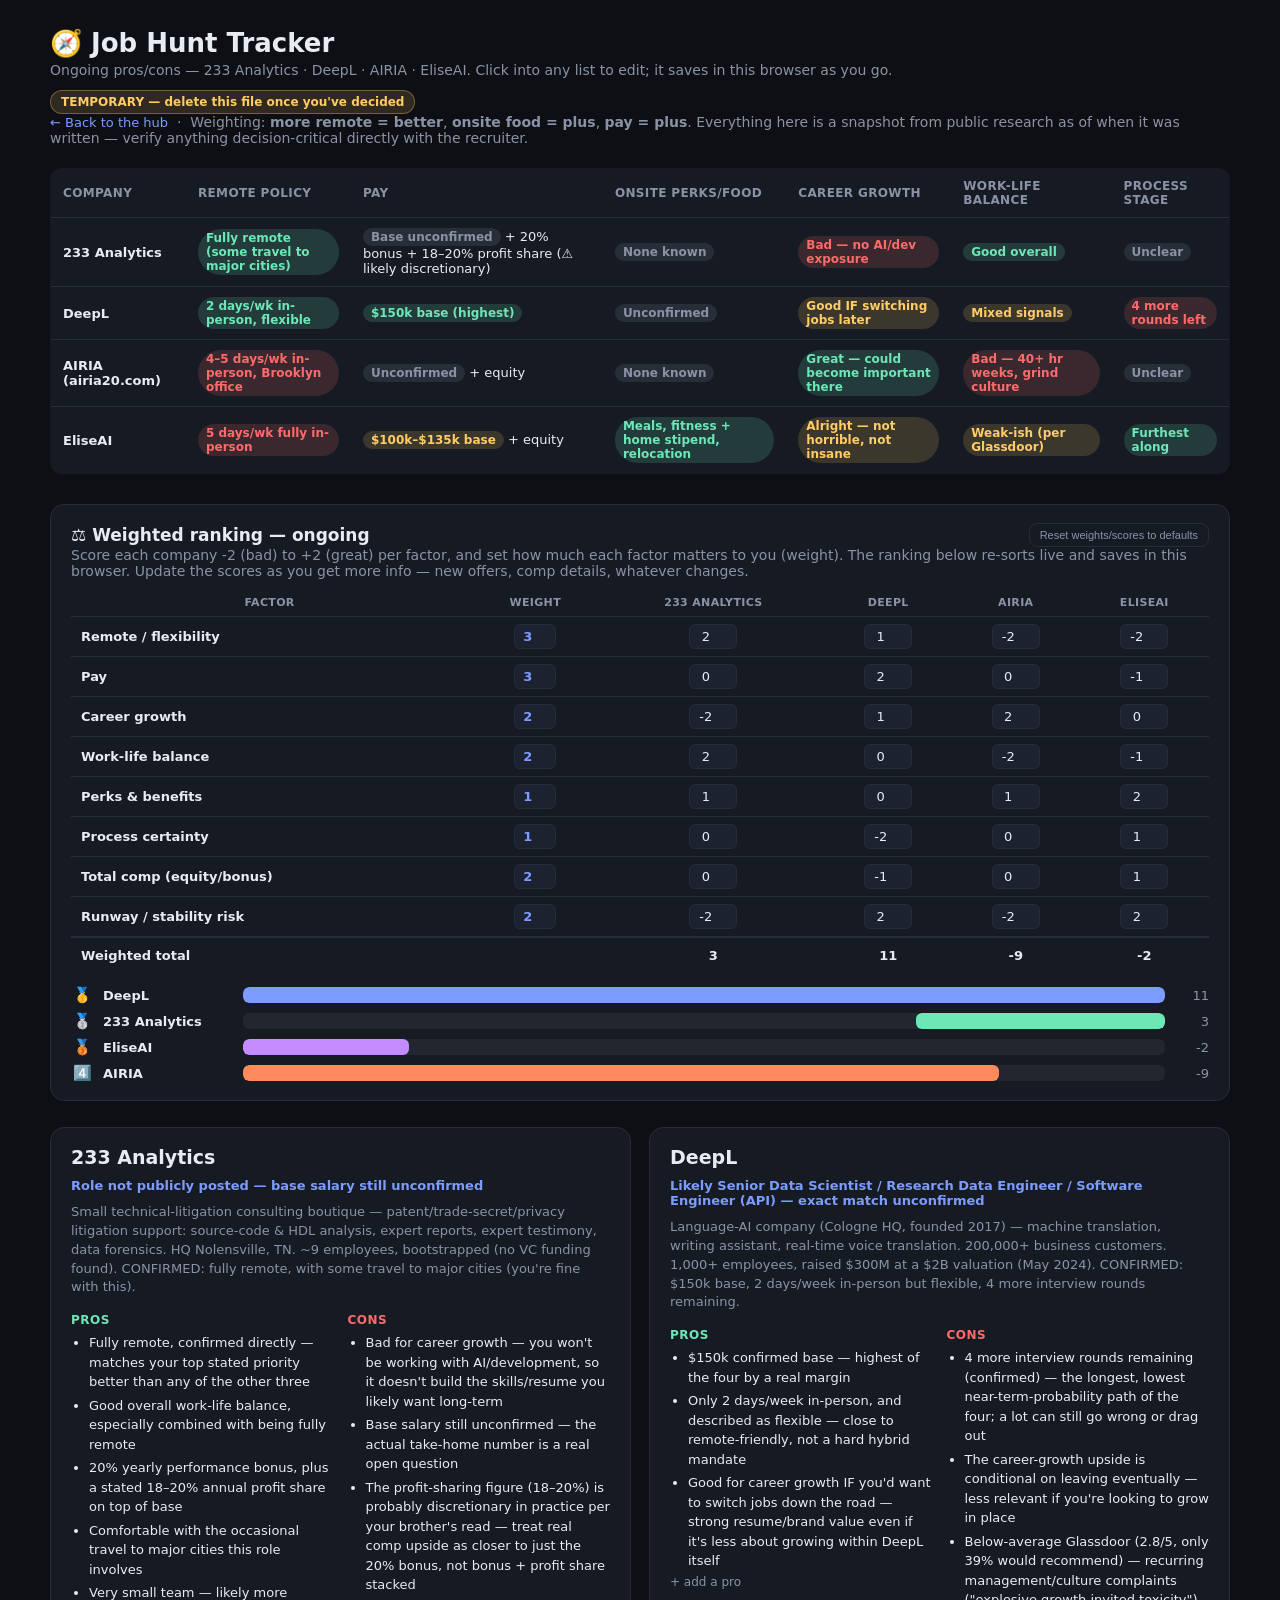
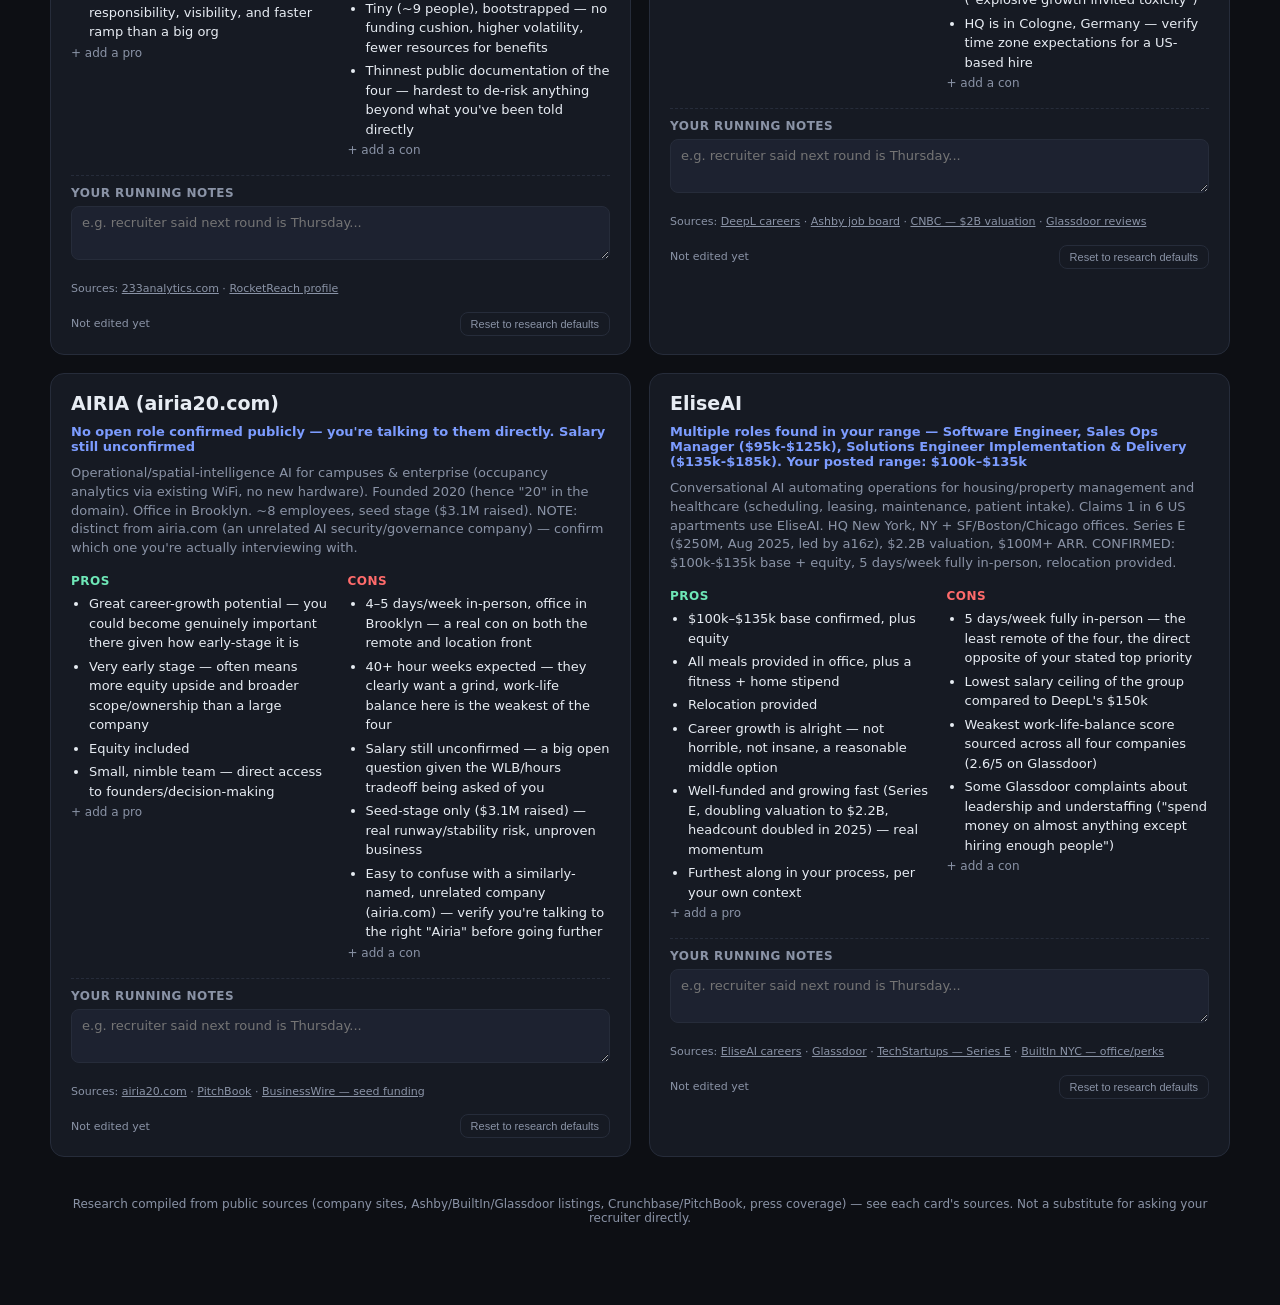
==== commit bcec657c: "Add total-comp and stability/runway-risk factors to the job ranking calculator Splits "beyond base p" ====
--- a/gateway/static/jobs.html
+++ b/gateway/static/jobs.html
@@ -262,12 +262,18 @@
   { key: "wlb", label: "Work-life balance", weight: 2 },
   { key: "perks", label: "Perks & benefits", weight: 1 },
   { key: "certainty", label: "Process certainty", weight: 1 },
+  { key: "totalcomp", label: "Total comp (equity/bonus)", weight: 2 },
+  { key: "stability", label: "Runway / stability risk", weight: 2 },
 ];
 const DEFAULT_SCORES = {
-  "233analytics": { remote: 2, pay: 0, growth: -2, wlb: 2, perks: 1, certainty: 0 },
-  "deepl":        { remote: 1, pay: 2, growth: 1, wlb: 0, perks: 0, certainty: -2 },
-  "airia":        { remote: -2, pay: 0, growth: 2, wlb: -2, perks: 1, certainty: 0 },
-  "eliseai":      { remote: -2, pay: -1, growth: 0, wlb: -1, perks: 2, certainty: 1 },
+  // totalcomp: upside BEYOND base (equity quality/stage, bonus, relocation) —
+  // base pay itself is already captured by the "pay" factor above.
+  // stability: how likely the company can keep operating/paying you (higher
+  // = lower risk) — separate from "certainty" (how far along YOUR process is).
+  "233analytics": { remote: 2, pay: 0, growth: -2, wlb: 2, perks: 1, certainty: 0, totalcomp: 0, stability: -2 },
+  "deepl":        { remote: 1, pay: 2, growth: 1, wlb: 0, perks: 0, certainty: -2, totalcomp: -1, stability: 2 },
+  "airia":        { remote: -2, pay: 0, growth: 2, wlb: -2, perks: 1, certainty: 0, totalcomp: 0, stability: -2 },
+  "eliseai":      { remote: -2, pay: -1, growth: 0, wlb: -1, perks: 2, certainty: 1, totalcomp: 1, stability: 2 },
 };
 const RANK_COLORS = { "233analytics": "#6ee7b7", "deepl": "#7c9cff", "airia": "#ff8a5b", "eliseai": "#c58cff" };
 
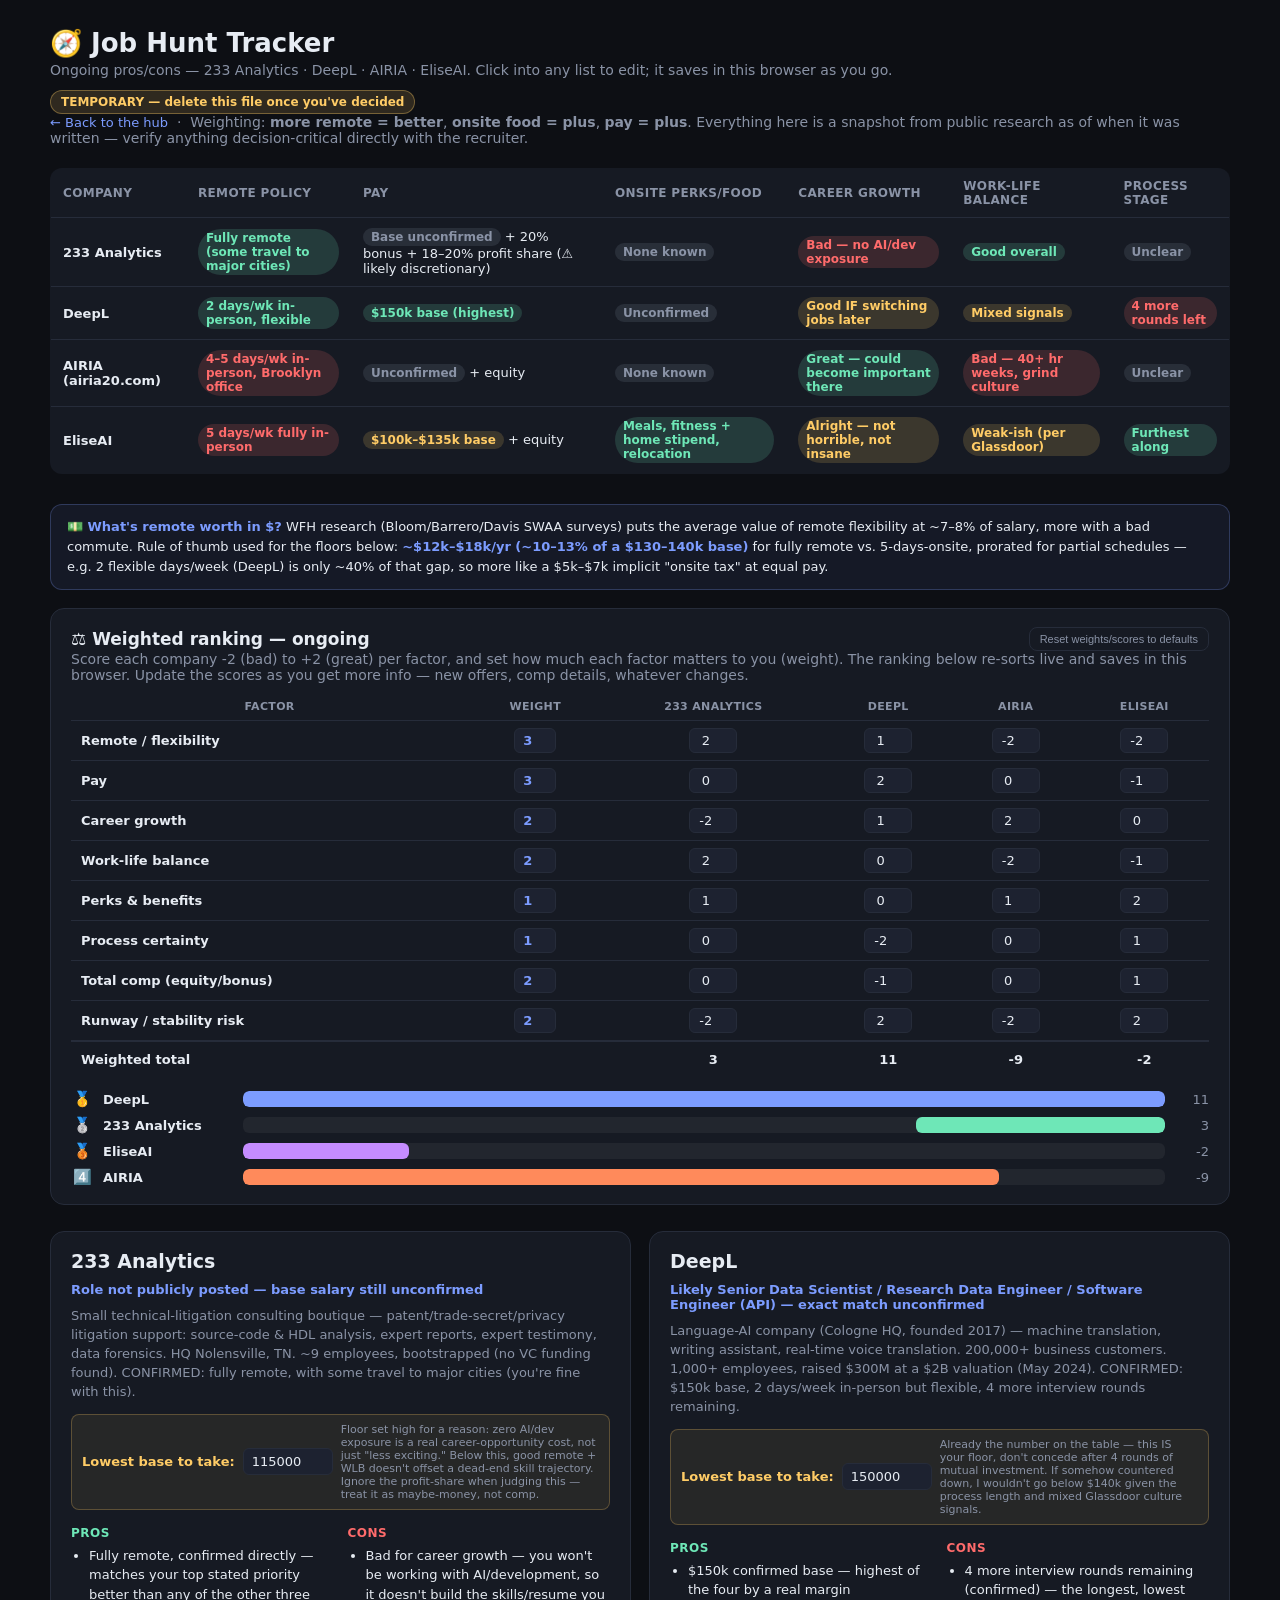
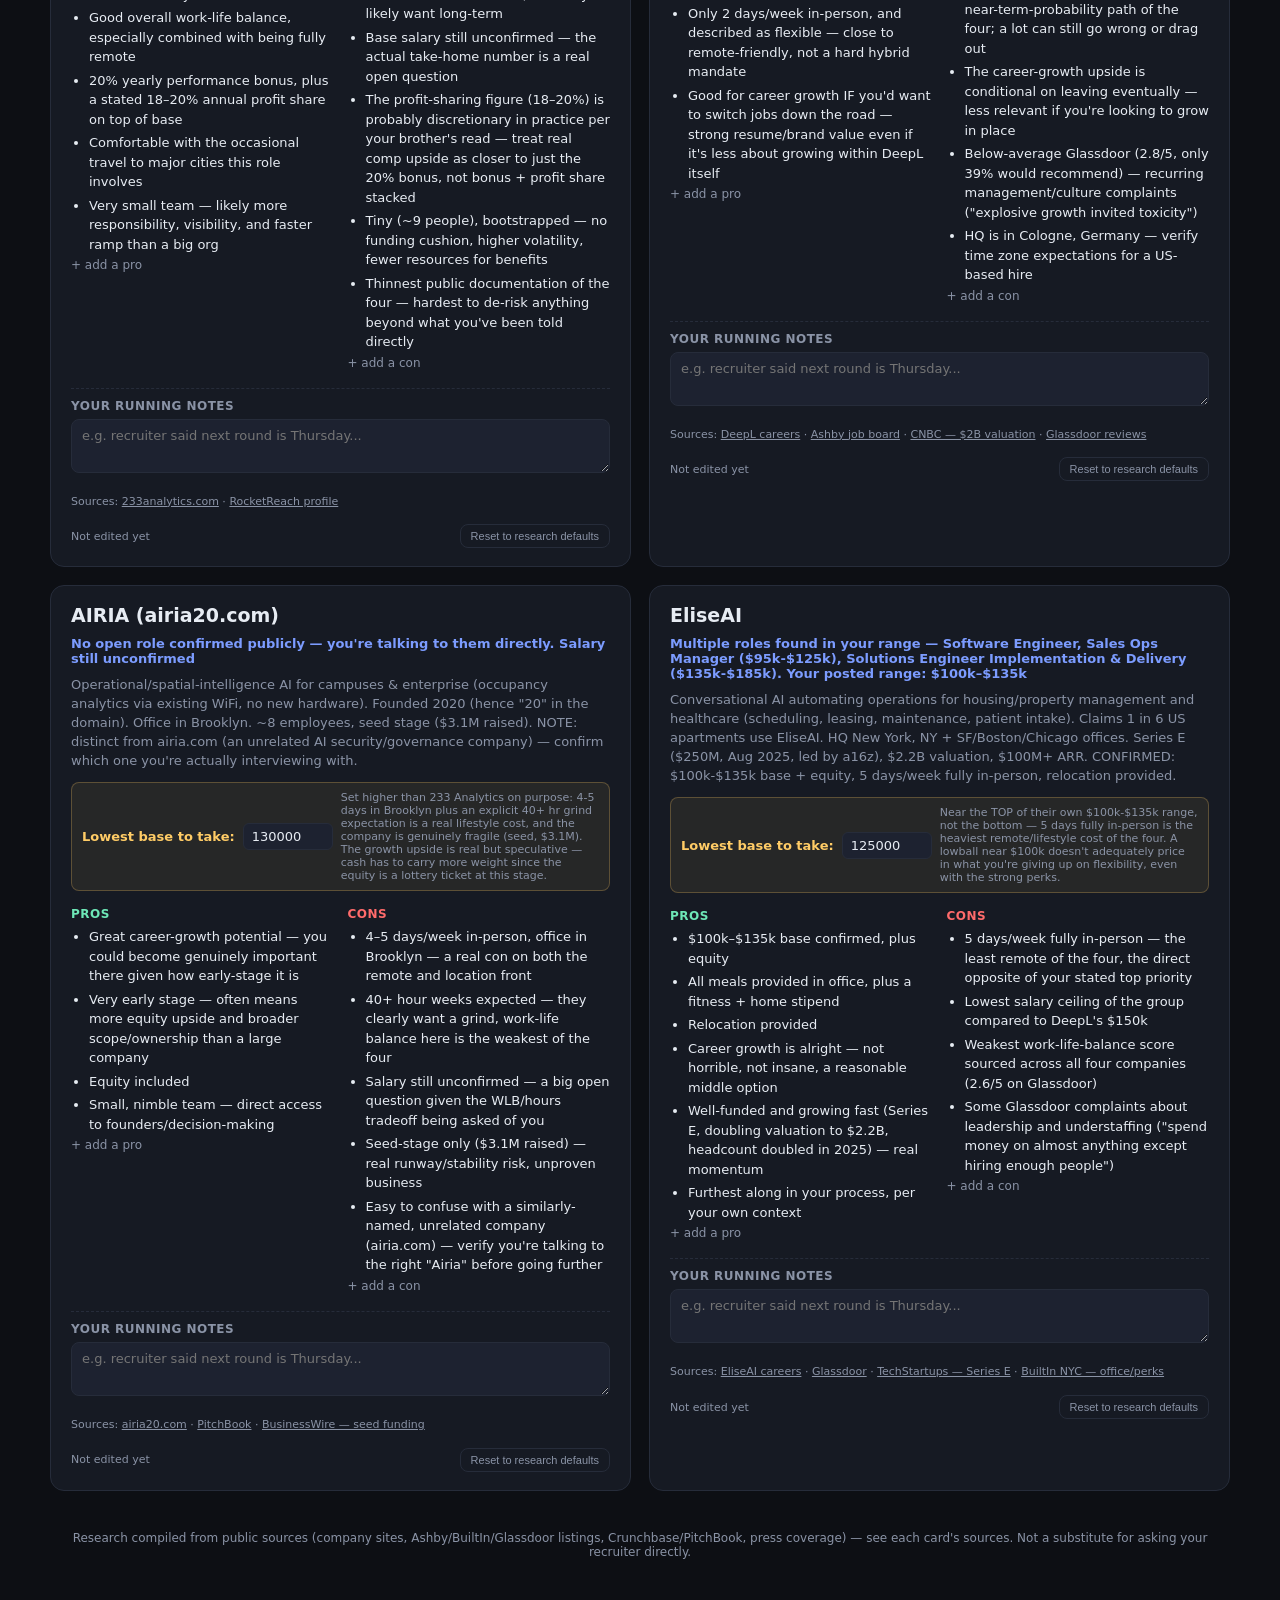
==== commit 9b432143: "Add per-company salary floor and a remote-value-in-dollars callout to job tracker Editable "lowest b" ====
--- a/gateway/static/jobs.html
+++ b/gateway/static/jobs.html
@@ -79,6 +79,25 @@
   .sources { margin-top: 6px; font-size: 11px; color: var(--muted); line-height: 1.6; }
   .sources a { color: var(--muted); }
   footer { text-align: center; color: var(--muted); font-size: 12px; margin-top: 40px; }
+
+  .remote-value {
+    background: rgba(124,156,255,0.08); border: 1px solid rgba(124,156,255,0.25);
+    border-radius: 12px; padding: 12px 16px; font-size: 13px; line-height: 1.55;
+    color: var(--text); margin: 0 0 18px;
+  }
+  .remote-value b { color: var(--accent-2); }
+
+  .floor-row {
+    display: flex; align-items: center; gap: 8px; font-size: 13px;
+    background: rgba(255,204,102,0.07); border: 1px solid rgba(255,204,102,0.25);
+    border-radius: 8px; padding: 8px 10px; margin-top: 2px;
+  }
+  .floor-row label { color: var(--warn); font-weight: 600; white-space: nowrap; }
+  .floor-row input {
+    width: 90px; background: var(--panel-2); color: var(--text); border: 1px solid var(--line);
+    border-radius: 6px; padding: 5px 8px; font-size: 13px; font-family: inherit;
+  }
+  .floor-row .floor-hint { color: var(--muted); font-size: 11px; }
 
   .rank-section {
     background: var(--panel); border: 1px solid var(--line); border-radius: 14px;
@@ -131,6 +150,16 @@
       </tbody>
     </table>
 
+    <div class="remote-value">
+      <b>💵 What's remote worth in $?</b> WFH research (Bloom/Barrero/Davis SWAA
+      surveys) puts the average value of remote flexibility at ~7–8% of
+      salary, more with a bad commute. Rule of thumb used for the floors
+      below: <b>~$12k–$18k/yr (~10–13% of a $130–140k base)</b> for fully
+      remote vs. 5-days-onsite, prorated for partial schedules — e.g. 2
+      flexible days/week (DeepL) is only ~40% of that gap, so more like a
+      $5k–$7k implicit "onsite tax" at equal pay.
+    </div>
+
     <section class="rank-section">
       <div class="rank-head">
         <h3>⚖️ Weighted ranking — ongoing</h3>
@@ -154,6 +183,8 @@
     id: "233analytics",
     name: "233 Analytics",
     role: "Role not publicly posted — base salary still unconfirmed",
+    floor: 115000,
+    floorNote: "Floor set high for a reason: zero AI/dev exposure is a real career-opportunity cost, not just \"less exciting.\" Below this, good remote + WLB doesn't offset a dead-end skill trajectory. Ignore the profit-share when judging this — treat it as maybe-money, not comp.",
     blurb: "Small technical-litigation consulting boutique — patent/trade-secret/privacy litigation support: source-code & HDL analysis, expert reports, expert testimony, data forensics. HQ Nolensville, TN. ~9 employees, bootstrapped (no VC funding found). CONFIRMED: fully remote, with some travel to major cities (you're fine with this).",
     pros: [
       "Fully remote, confirmed directly — matches your top stated priority better than any of the other three",
@@ -178,6 +209,8 @@
     id: "deepl",
     name: "DeepL",
     role: "Likely Senior Data Scientist / Research Data Engineer / Software Engineer (API) — exact match unconfirmed",
+    floor: 150000,
+    floorNote: "Already the number on the table — this IS your floor, don't concede after 4 rounds of mutual investment. If somehow countered down, I wouldn't go below $140k given the process length and mixed Glassdoor culture signals.",
     blurb: "Language-AI company (Cologne HQ, founded 2017) — machine translation, writing assistant, real-time voice translation. 200,000+ business customers. 1,000+ employees, raised $300M at a $2B valuation (May 2024). CONFIRMED: $150k base, 2 days/week in-person but flexible, 4 more interview rounds remaining.",
     pros: [
       "$150k confirmed base — highest of the four by a real margin",
@@ -201,6 +234,8 @@
     id: "airia",
     name: "AIRIA (airia20.com)",
     role: "No open role confirmed publicly — you're talking to them directly. Salary still unconfirmed",
+    floor: 130000,
+    floorNote: "Set higher than 233 Analytics on purpose: 4-5 days in Brooklyn plus an explicit 40+ hr grind expectation is a real lifestyle cost, and the company is genuinely fragile (seed, $3.1M). The growth upside is real but speculative — cash has to carry more weight since the equity is a lottery ticket at this stage.",
     blurb: "Operational/spatial-intelligence AI for campuses & enterprise (occupancy analytics via existing WiFi, no new hardware). Founded 2020 (hence \"20\" in the domain). Office in Brooklyn. ~8 employees, seed stage ($3.1M raised). NOTE: distinct from airia.com (an unrelated AI security/governance company) — confirm which one you're actually interviewing with.",
     pros: [
       "Great career-growth potential — you could become genuinely important there given how early-stage it is",
@@ -225,6 +260,8 @@
     id: "eliseai",
     name: "EliseAI",
     role: "Multiple roles found in your range — Software Engineer, Sales Ops Manager ($95k-$125k), Solutions Engineer Implementation & Delivery ($135k-$185k). Your posted range: $100k–$135k",
+    floor: 125000,
+    floorNote: "Near the TOP of their own $100k-$135k range, not the bottom — 5 days fully in-person is the heaviest remote/lifestyle cost of the four. A lowball near $100k doesn't adequately price in what you're giving up on flexibility, even with the strong perks.",
     blurb: "Conversational AI automating operations for housing/property management and healthcare (scheduling, leasing, maintenance, patient intake). Claims 1 in 6 US apartments use EliseAI. HQ New York, NY + SF/Boston/Chicago offices. Series E ($250M, Aug 2025, led by a16z), $2.2B valuation, $100M+ ARR. CONFIRMED: $100k-$135k base + equity, 5 days/week fully in-person, relocation provided.",
     pros: [
       "$100k–$135k base confirmed, plus equity",
@@ -367,6 +404,11 @@
 }
 function loadNotes(id) { return localStorage.getItem(LS_KEY(id, "notes")) || ""; }
 function saveNotes(id, text) { localStorage.setItem(LS_KEY(id, "notes"), text); stampSaved(id); }
+function loadFloor(id, fallback) {
+  const raw = localStorage.getItem(LS_KEY(id, "floor"));
+  return raw !== null ? Number(raw) : fallback;
+}
+function saveFloor(id, value) { localStorage.setItem(LS_KEY(id, "floor"), value); stampSaved(id); }
 function stampSaved(id) {
   const el = document.getElementById(`saved-${id}`);
   if (el) el.textContent = "Saved just now (this browser)";
@@ -383,6 +425,11 @@
       <h2>${c.name}</h2>
       <div class="role">${c.role}</div>
       <p class="blurb">${c.blurb}</p>
+      <div class="floor-row">
+        <label for="floor-${c.id}">Lowest base to take:</label>
+        <input type="number" id="floor-${c.id}" data-floor="${c.id}" step="1000" value="${loadFloor(c.id, c.floor)}" />
+        <span class="floor-hint">${c.floorNote}</span>
+      </div>
       <div class="cols">
         <div class="col pros">
           <h4>Pros</h4>
@@ -437,13 +484,17 @@
       saveNotes(id, ta.value);
     });
   });
+  grid.querySelectorAll("[data-floor]").forEach((input) => {
+    input.addEventListener("input", () => saveFloor(input.dataset.floor, input.value));
+  });
   grid.querySelectorAll("[data-reset]").forEach((btn) => {
     btn.addEventListener("click", () => {
       const id = btn.dataset.reset;
-      if (!confirm("Reset this card's pros/cons/notes back to the original research? This clears anything you've added.")) return;
+      if (!confirm("Reset this card's pros/cons/notes/floor back to the original research? This clears anything you've added.")) return;
       localStorage.removeItem(LS_KEY(id, "pros"));
       localStorage.removeItem(LS_KEY(id, "cons"));
       localStorage.removeItem(LS_KEY(id, "notes"));
+      localStorage.removeItem(LS_KEY(id, "floor"));
       render();
     });
   });
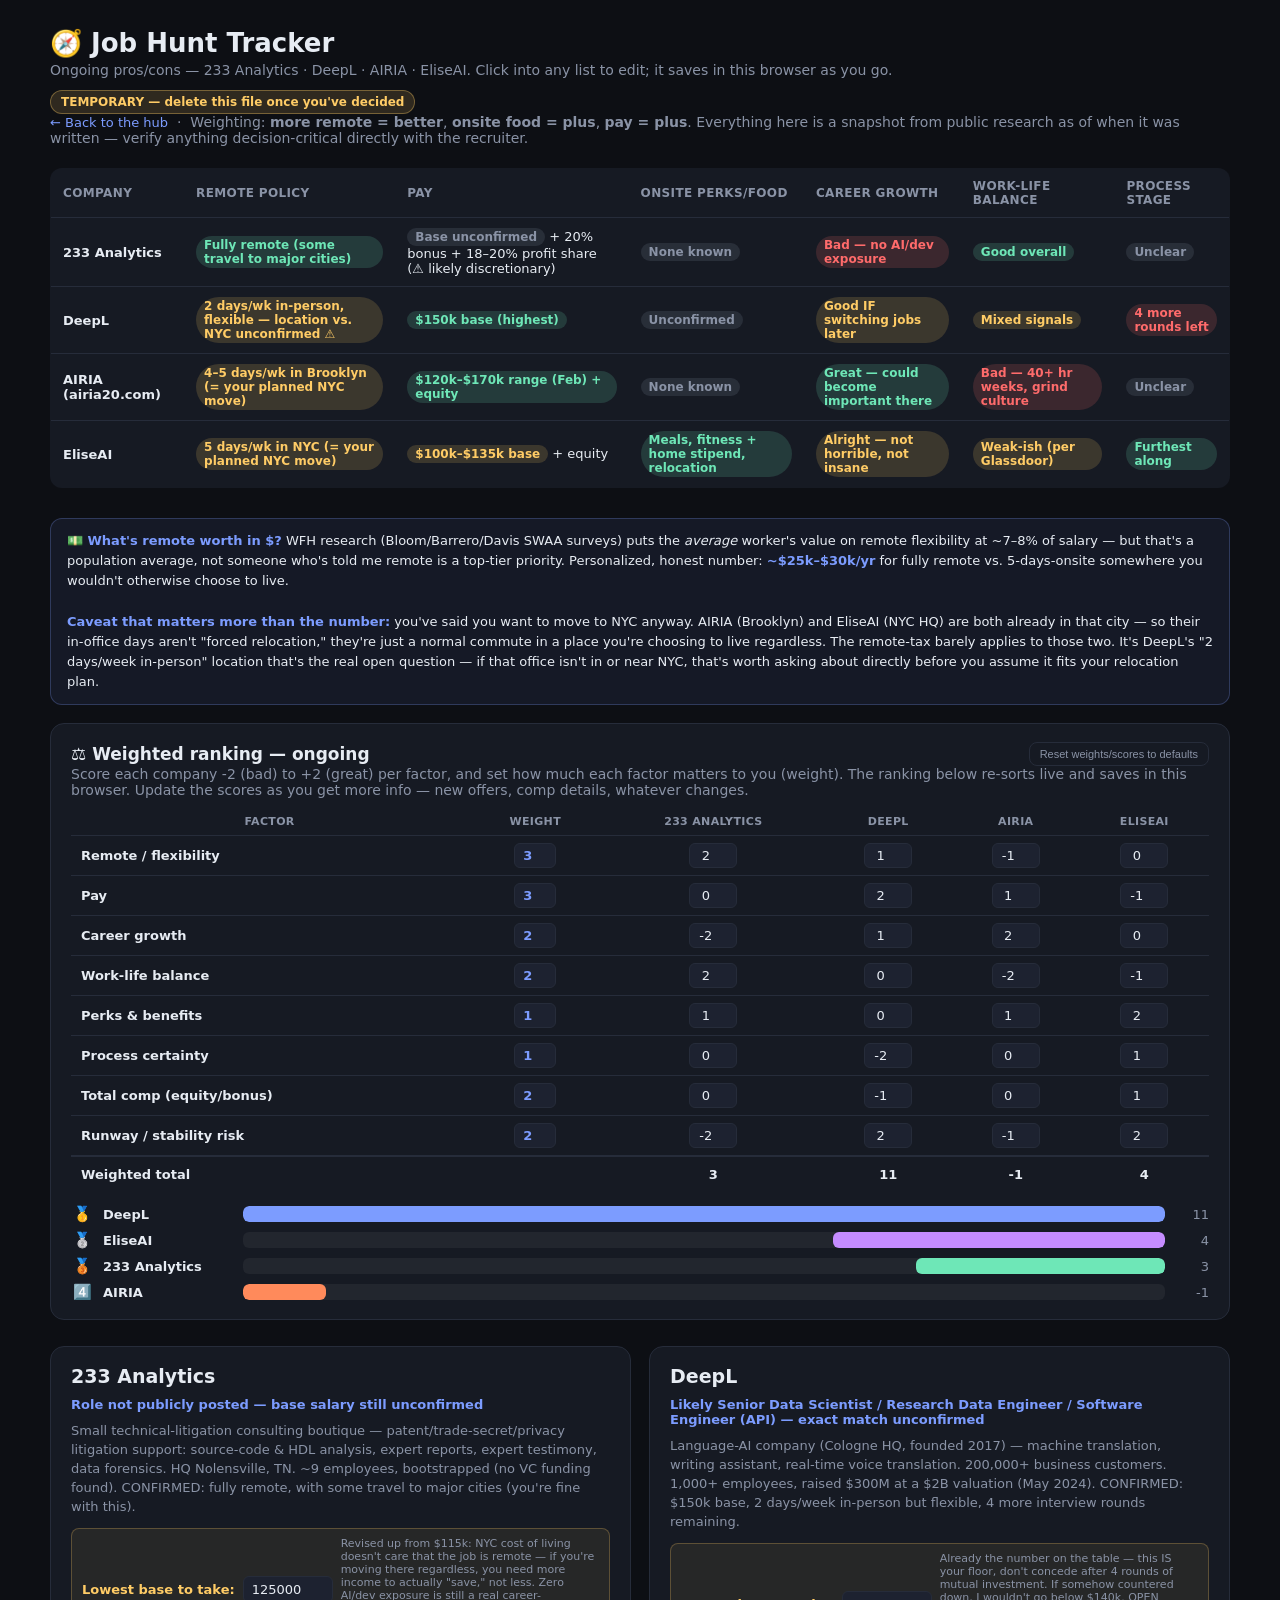
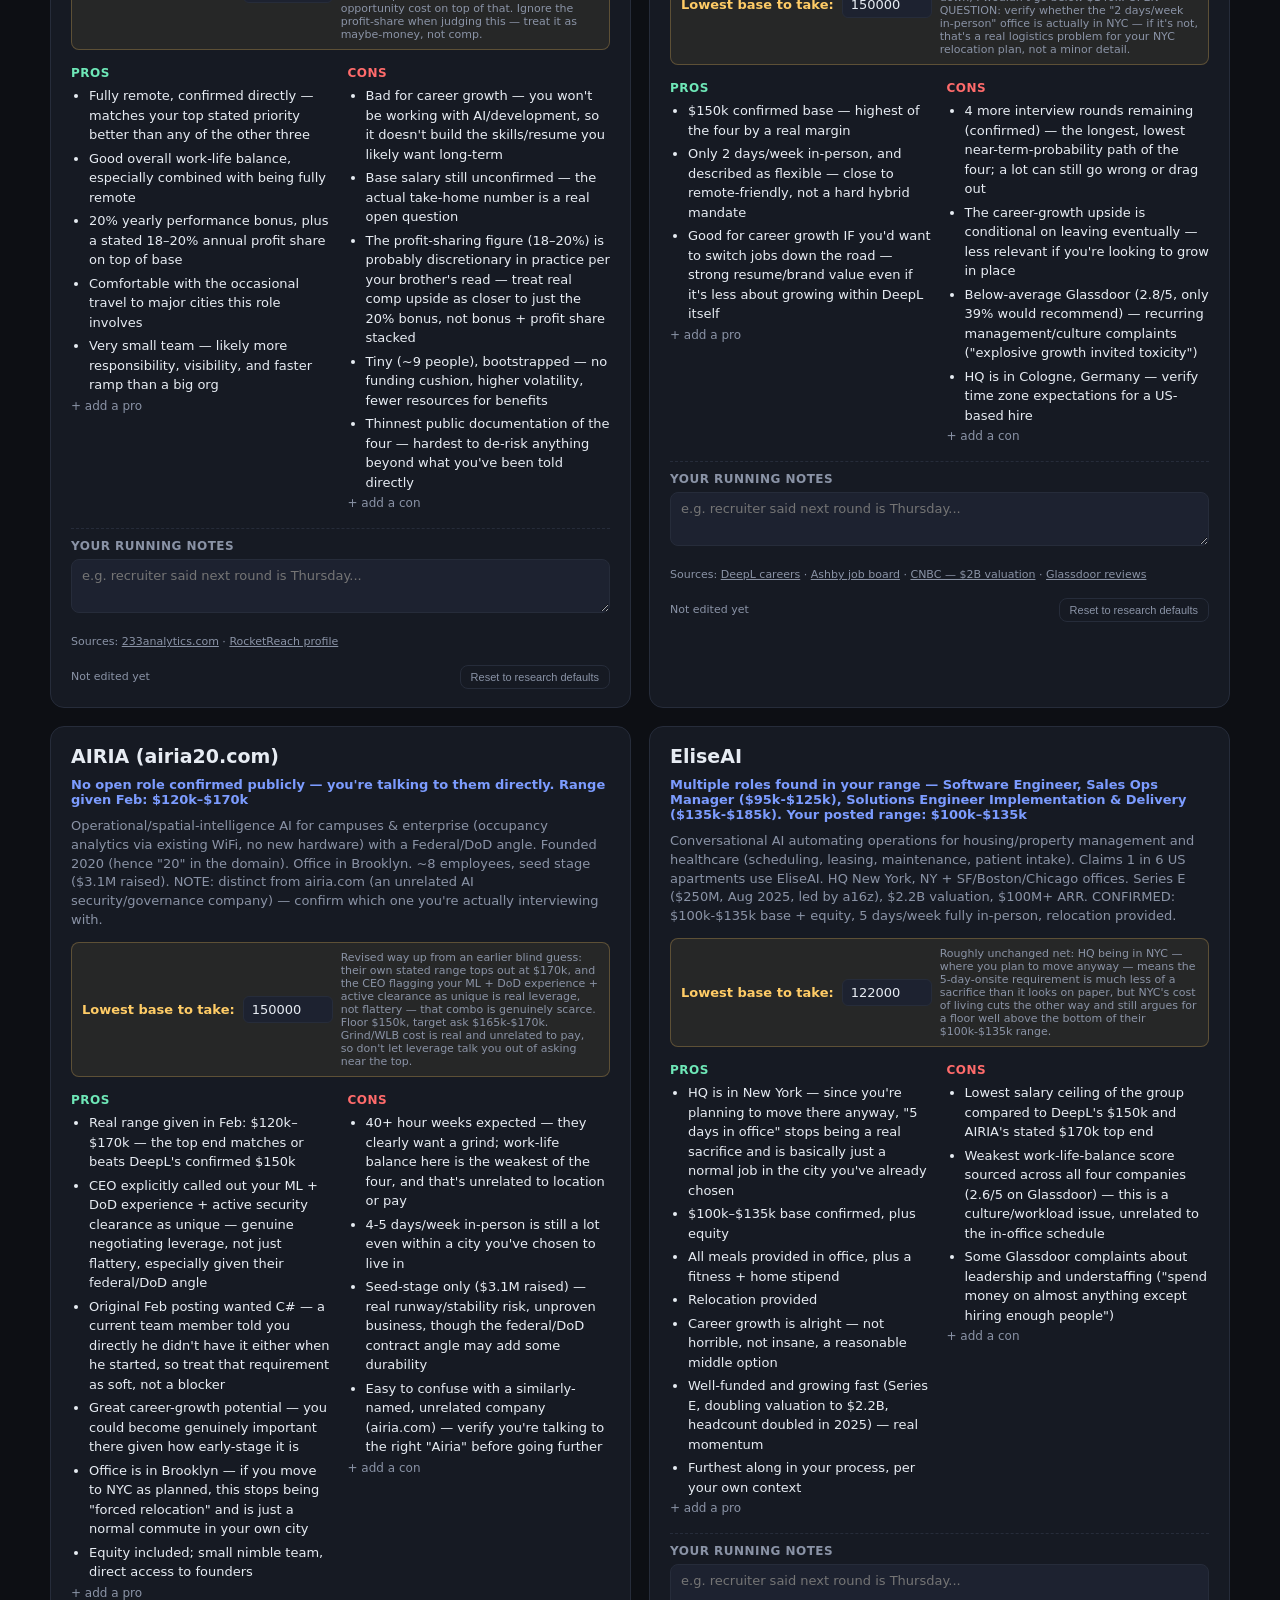
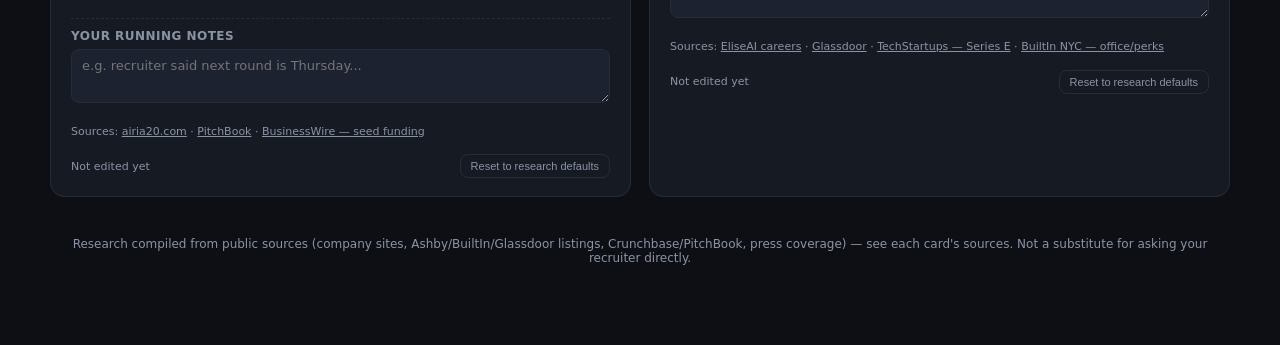
==== commit 73414d66: "Rework job tracker with AIRIA's real range/leverage and NYC-relocation plan AIRIA's actual Feb range" ====
--- a/gateway/static/jobs.html
+++ b/gateway/static/jobs.html
@@ -144,20 +144,27 @@
       </thead>
       <tbody>
         <tr><td class="company">233 Analytics</td><td><span class="tag good">Fully remote (some travel to major cities)</span></td><td><span class="tag unknown">Base unconfirmed</span> + 20% bonus + 18–20% profit share (⚠️ likely discretionary)</td><td><span class="tag unknown">None known</span></td><td><span class="tag bad">Bad — no AI/dev exposure</span></td><td><span class="tag good">Good overall</span></td><td><span class="tag unknown">Unclear</span></td></tr>
-        <tr><td class="company">DeepL</td><td><span class="tag good">2 days/wk in-person, flexible</span></td><td><span class="tag good">$150k base (highest)</span></td><td><span class="tag unknown">Unconfirmed</span></td><td><span class="tag mid">Good IF switching jobs later</span></td><td><span class="tag mid">Mixed signals</span></td><td><span class="tag bad">4 more rounds left</span></td></tr>
-        <tr><td class="company">AIRIA (airia20.com)</td><td><span class="tag bad">4–5 days/wk in-person, Brooklyn office</span></td><td><span class="tag unknown">Unconfirmed</span> + equity</td><td><span class="tag unknown">None known</span></td><td><span class="tag good">Great — could become important there</span></td><td><span class="tag bad">Bad — 40+ hr weeks, grind culture</span></td><td><span class="tag unknown">Unclear</span></td></tr>
-        <tr><td class="company">EliseAI</td><td><span class="tag bad">5 days/wk fully in-person</span></td><td><span class="tag mid">$100k–$135k base</span> + equity</td><td><span class="tag good">Meals, fitness + home stipend, relocation</span></td><td><span class="tag mid">Alright — not horrible, not insane</span></td><td><span class="tag mid">Weak-ish (per Glassdoor)</span></td><td><span class="tag good">Furthest along</span></td></tr>
+        <tr><td class="company">DeepL</td><td><span class="tag mid">2 days/wk in-person, flexible — location vs. NYC unconfirmed ⚠️</span></td><td><span class="tag good">$150k base (highest)</span></td><td><span class="tag unknown">Unconfirmed</span></td><td><span class="tag mid">Good IF switching jobs later</span></td><td><span class="tag mid">Mixed signals</span></td><td><span class="tag bad">4 more rounds left</span></td></tr>
+        <tr><td class="company">AIRIA (airia20.com)</td><td><span class="tag mid">4–5 days/wk in Brooklyn (= your planned NYC move)</span></td><td><span class="tag good">$120k–$170k range (Feb) + equity</span></td><td><span class="tag unknown">None known</span></td><td><span class="tag good">Great — could become important there</span></td><td><span class="tag bad">Bad — 40+ hr weeks, grind culture</span></td><td><span class="tag unknown">Unclear</span></td></tr>
+        <tr><td class="company">EliseAI</td><td><span class="tag mid">5 days/wk in NYC (= your planned NYC move)</span></td><td><span class="tag mid">$100k–$135k base</span> + equity</td><td><span class="tag good">Meals, fitness + home stipend, relocation</span></td><td><span class="tag mid">Alright — not horrible, not insane</span></td><td><span class="tag mid">Weak-ish (per Glassdoor)</span></td><td><span class="tag good">Furthest along</span></td></tr>
       </tbody>
     </table>
 
     <div class="remote-value">
       <b>💵 What's remote worth in $?</b> WFH research (Bloom/Barrero/Davis SWAA
-      surveys) puts the average value of remote flexibility at ~7–8% of
-      salary, more with a bad commute. Rule of thumb used for the floors
-      below: <b>~$12k–$18k/yr (~10–13% of a $130–140k base)</b> for fully
-      remote vs. 5-days-onsite, prorated for partial schedules — e.g. 2
-      flexible days/week (DeepL) is only ~40% of that gap, so more like a
-      $5k–$7k implicit "onsite tax" at equal pay.
+      surveys) puts the <i>average</i> worker's value on remote flexibility at
+      ~7–8% of salary — but that's a population average, not someone who's
+      told me remote is a top-tier priority. Personalized, honest number:
+      <b>~$25k–$30k/yr</b> for fully remote vs. 5-days-onsite somewhere you
+      wouldn't otherwise choose to live.<br/><br/>
+      <b>Caveat that matters more than the number:</b> you've said you want to
+      move to NYC anyway. AIRIA (Brooklyn) and EliseAI (NYC HQ) are both
+      already in that city — so their in-office days aren't "forced
+      relocation," they're just a normal commute in a place you're choosing
+      to live regardless. The remote-tax barely applies to those two. It's
+      DeepL's "2 days/week in-person" location that's the real open
+      question — if that office isn't in or near NYC, that's worth asking
+      about directly before you assume it fits your relocation plan.
     </div>
 
     <section class="rank-section">
@@ -183,8 +190,8 @@
     id: "233analytics",
     name: "233 Analytics",
     role: "Role not publicly posted — base salary still unconfirmed",
-    floor: 115000,
-    floorNote: "Floor set high for a reason: zero AI/dev exposure is a real career-opportunity cost, not just \"less exciting.\" Below this, good remote + WLB doesn't offset a dead-end skill trajectory. Ignore the profit-share when judging this — treat it as maybe-money, not comp.",
+    floor: 125000,
+    floorNote: "Revised up from $115k: NYC cost of living doesn't care that the job is remote — if you're moving there regardless, you need more income to actually \"save,\" not less. Zero AI/dev exposure is still a real career-opportunity cost on top of that. Ignore the profit-share when judging this — treat it as maybe-money, not comp.",
     blurb: "Small technical-litigation consulting boutique — patent/trade-secret/privacy litigation support: source-code & HDL analysis, expert reports, expert testimony, data forensics. HQ Nolensville, TN. ~9 employees, bootstrapped (no VC funding found). CONFIRMED: fully remote, with some travel to major cities (you're fine with this).",
     pros: [
       "Fully remote, confirmed directly — matches your top stated priority better than any of the other three",
@@ -210,7 +217,7 @@
     name: "DeepL",
     role: "Likely Senior Data Scientist / Research Data Engineer / Software Engineer (API) — exact match unconfirmed",
     floor: 150000,
-    floorNote: "Already the number on the table — this IS your floor, don't concede after 4 rounds of mutual investment. If somehow countered down, I wouldn't go below $140k given the process length and mixed Glassdoor culture signals.",
+    floorNote: "Already the number on the table — this IS your floor, don't concede after 4 rounds of mutual investment. If somehow countered down, I wouldn't go below $140k. OPEN QUESTION: verify whether the \"2 days/week in-person\" office is actually in NYC — if it's not, that's a real logistics problem for your NYC relocation plan, not a minor detail.",
     blurb: "Language-AI company (Cologne HQ, founded 2017) — machine translation, writing assistant, real-time voice translation. 200,000+ business customers. 1,000+ employees, raised $300M at a $2B valuation (May 2024). CONFIRMED: $150k base, 2 days/week in-person but flexible, 4 more interview rounds remaining.",
     pros: [
       "$150k confirmed base — highest of the four by a real margin",
@@ -233,21 +240,22 @@
   {
     id: "airia",
     name: "AIRIA (airia20.com)",
-    role: "No open role confirmed publicly — you're talking to them directly. Salary still unconfirmed",
-    floor: 130000,
-    floorNote: "Set higher than 233 Analytics on purpose: 4-5 days in Brooklyn plus an explicit 40+ hr grind expectation is a real lifestyle cost, and the company is genuinely fragile (seed, $3.1M). The growth upside is real but speculative — cash has to carry more weight since the equity is a lottery ticket at this stage.",
-    blurb: "Operational/spatial-intelligence AI for campuses & enterprise (occupancy analytics via existing WiFi, no new hardware). Founded 2020 (hence \"20\" in the domain). Office in Brooklyn. ~8 employees, seed stage ($3.1M raised). NOTE: distinct from airia.com (an unrelated AI security/governance company) — confirm which one you're actually interviewing with.",
+    role: "No open role confirmed publicly — you're talking to them directly. Range given Feb: $120k–$170k",
+    floor: 150000,
+    floorNote: "Revised way up from an earlier blind guess: their own stated range tops out at $170k, and the CEO flagging your ML + DoD experience + active clearance as unique is real leverage, not flattery — that combo is genuinely scarce. Floor $150k, target ask $165k-$170k. Grind/WLB cost is real and unrelated to pay, so don't let leverage talk you out of asking near the top.",
+    blurb: "Operational/spatial-intelligence AI for campuses & enterprise (occupancy analytics via existing WiFi, no new hardware) with a Federal/DoD angle. Founded 2020 (hence \"20\" in the domain). Office in Brooklyn. ~8 employees, seed stage ($3.1M raised). NOTE: distinct from airia.com (an unrelated AI security/governance company) — confirm which one you're actually interviewing with.",
     pros: [
+      "Real range given in Feb: $120k–$170k — the top end matches or beats DeepL's confirmed $150k",
+      "CEO explicitly called out your ML + DoD experience + active security clearance as unique — genuine negotiating leverage, not just flattery, especially given their federal/DoD angle",
+      "Original Feb posting wanted C# — a current team member told you directly he didn't have it either when he started, so treat that requirement as soft, not a blocker",
       "Great career-growth potential — you could become genuinely important there given how early-stage it is",
-      "Very early stage — often means more equity upside and broader scope/ownership than a large company",
-      "Equity included",
-      "Small, nimble team — direct access to founders/decision-making",
+      "Office is in Brooklyn — if you move to NYC as planned, this stops being \"forced relocation\" and is just a normal commute in your own city",
+      "Equity included; small nimble team, direct access to founders",
     ],
     cons: [
-      "4–5 days/week in-person, office in Brooklyn — a real con on both the remote and location front",
-      "40+ hour weeks expected — they clearly want a grind, work-life balance here is the weakest of the four",
-      "Salary still unconfirmed — a big open question given the WLB/hours tradeoff being asked of you",
-      "Seed-stage only ($3.1M raised) — real runway/stability risk, unproven business",
+      "40+ hour weeks expected — they clearly want a grind; work-life balance here is the weakest of the four, and that's unrelated to location or pay",
+      "4-5 days/week in-person is still a lot even within a city you've chosen to live in",
+      "Seed-stage only ($3.1M raised) — real runway/stability risk, unproven business, though the federal/DoD contract angle may add some durability",
       "Easy to confuse with a similarly-named, unrelated company (airia.com) — verify you're talking to the right \"Airia\" before going further",
     ],
     sources: [
@@ -260,10 +268,11 @@
     id: "eliseai",
     name: "EliseAI",
     role: "Multiple roles found in your range — Software Engineer, Sales Ops Manager ($95k-$125k), Solutions Engineer Implementation & Delivery ($135k-$185k). Your posted range: $100k–$135k",
-    floor: 125000,
-    floorNote: "Near the TOP of their own $100k-$135k range, not the bottom — 5 days fully in-person is the heaviest remote/lifestyle cost of the four. A lowball near $100k doesn't adequately price in what you're giving up on flexibility, even with the strong perks.",
+    floor: 122000,
+    floorNote: "Roughly unchanged net: HQ being in NYC — where you plan to move anyway — means the 5-day-onsite requirement is much less of a sacrifice than it looks on paper, but NYC's cost of living cuts the other way and still argues for a floor well above the bottom of their $100k-$135k range.",
     blurb: "Conversational AI automating operations for housing/property management and healthcare (scheduling, leasing, maintenance, patient intake). Claims 1 in 6 US apartments use EliseAI. HQ New York, NY + SF/Boston/Chicago offices. Series E ($250M, Aug 2025, led by a16z), $2.2B valuation, $100M+ ARR. CONFIRMED: $100k-$135k base + equity, 5 days/week fully in-person, relocation provided.",
     pros: [
+      "HQ is in New York — since you're planning to move there anyway, \"5 days in office\" stops being a real sacrifice and is basically just a normal job in the city you've already chosen",
       "$100k–$135k base confirmed, plus equity",
       "All meals provided in office, plus a fitness + home stipend",
       "Relocation provided",
@@ -272,9 +281,8 @@
       "Furthest along in your process, per your own context",
     ],
     cons: [
-      "5 days/week fully in-person — the least remote of the four, the direct opposite of your stated top priority",
-      "Lowest salary ceiling of the group compared to DeepL's $150k",
-      "Weakest work-life-balance score sourced across all four companies (2.6/5 on Glassdoor)",
+      "Lowest salary ceiling of the group compared to DeepL's $150k and AIRIA's stated $170k top end",
+      "Weakest work-life-balance score sourced across all four companies (2.6/5 on Glassdoor) — this is a culture/workload issue, unrelated to the in-office schedule",
       "Some Glassdoor complaints about leadership and understaffing (\"spend money on almost anything except hiring enough people\")",
     ],
     sources: [
@@ -307,10 +315,15 @@
   // base pay itself is already captured by the "pay" factor above.
   // stability: how likely the company can keep operating/paying you (higher
   // = lower risk) — separate from "certainty" (how far along YOUR process is).
+  // NOTE on "remote" for airia/eliseai: both offices are in NYC, which you
+  // want to move to regardless — so their in-office requirement costs you
+  // much less than it would a candidate who'd otherwise be forced to
+  // relocate somewhere they didn't choose. Scored accordingly, not as a
+  // flat "days in office" count.
   "233analytics": { remote: 2, pay: 0, growth: -2, wlb: 2, perks: 1, certainty: 0, totalcomp: 0, stability: -2 },
   "deepl":        { remote: 1, pay: 2, growth: 1, wlb: 0, perks: 0, certainty: -2, totalcomp: -1, stability: 2 },
-  "airia":        { remote: -2, pay: 0, growth: 2, wlb: -2, perks: 1, certainty: 0, totalcomp: 0, stability: -2 },
-  "eliseai":      { remote: -2, pay: -1, growth: 0, wlb: -1, perks: 2, certainty: 1, totalcomp: 1, stability: 2 },
+  "airia":        { remote: -1, pay: 1, growth: 2, wlb: -2, perks: 1, certainty: 0, totalcomp: 0, stability: -1 },
+  "eliseai":      { remote: 0, pay: -1, growth: 0, wlb: -1, perks: 2, certainty: 1, totalcomp: 1, stability: 2 },
 };
 const RANK_COLORS = { "233analytics": "#6ee7b7", "deepl": "#7c9cff", "airia": "#ff8a5b", "eliseai": "#c58cff" };
 
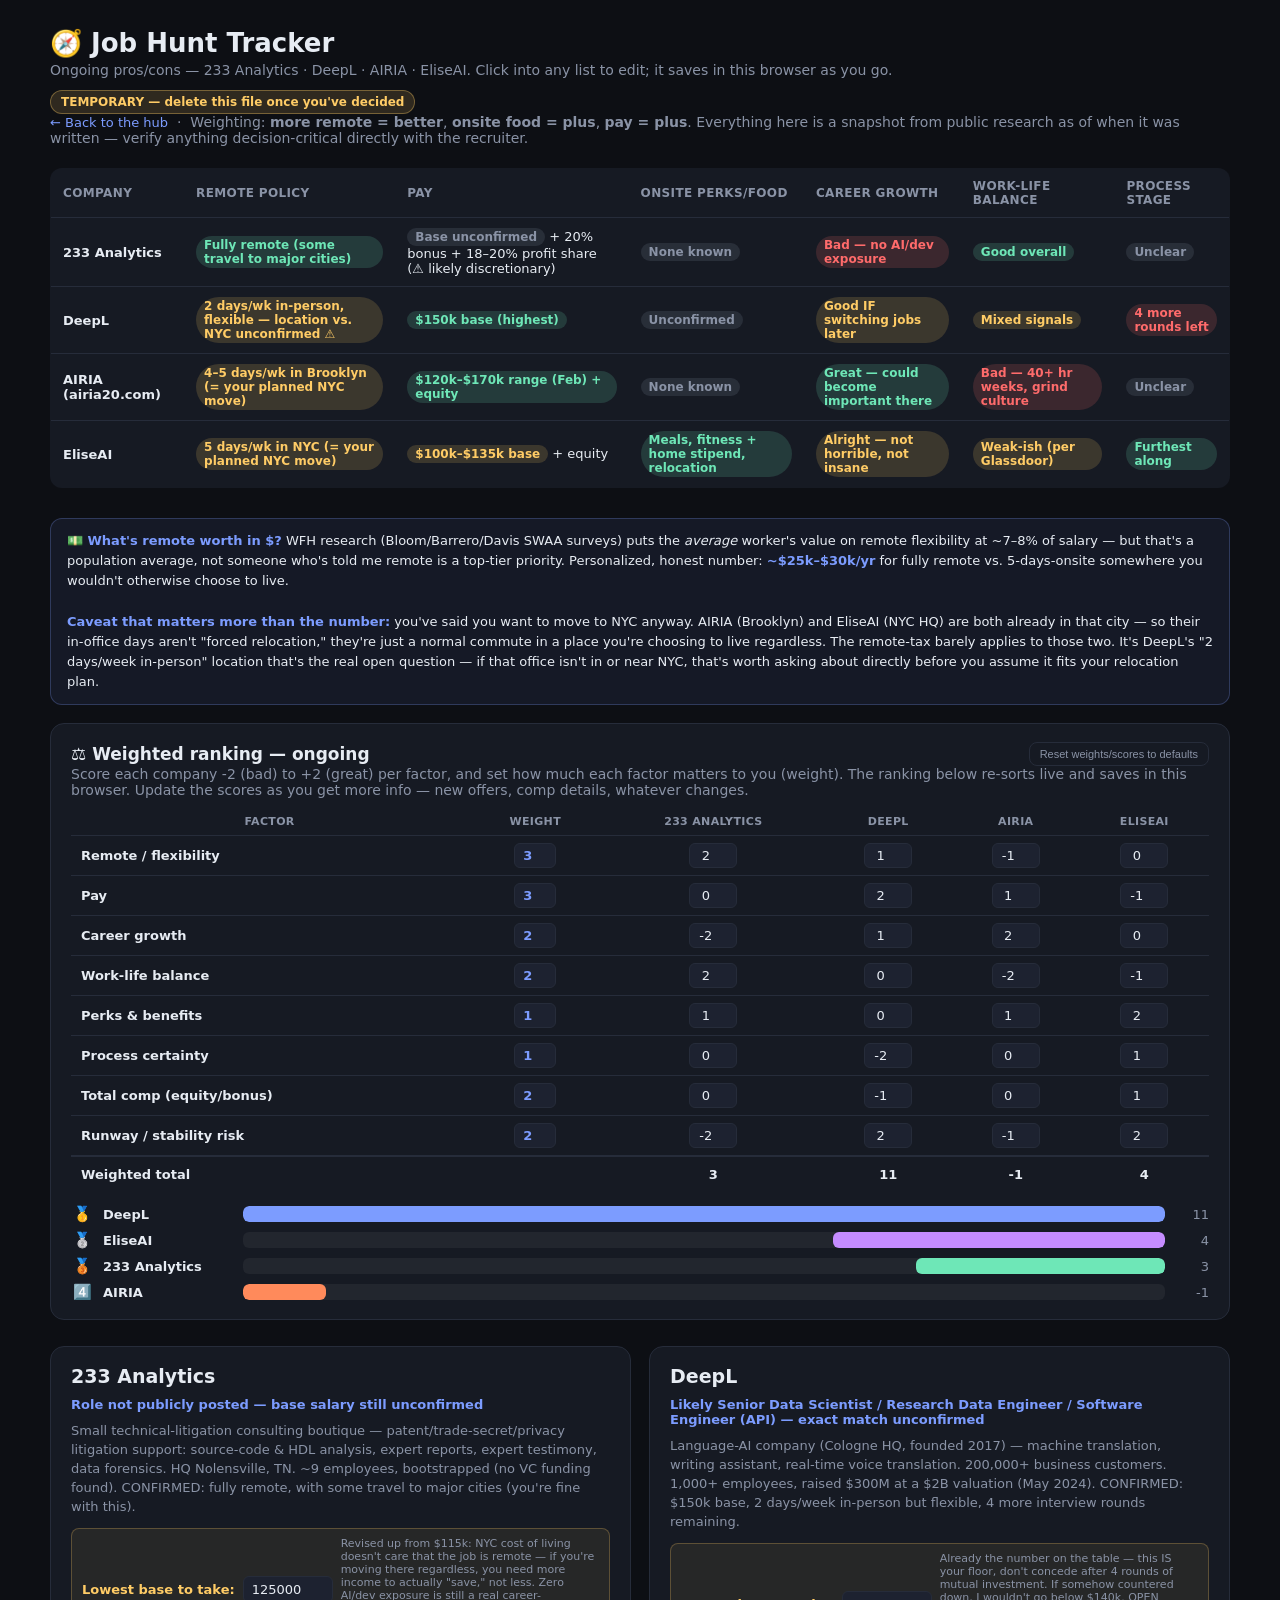
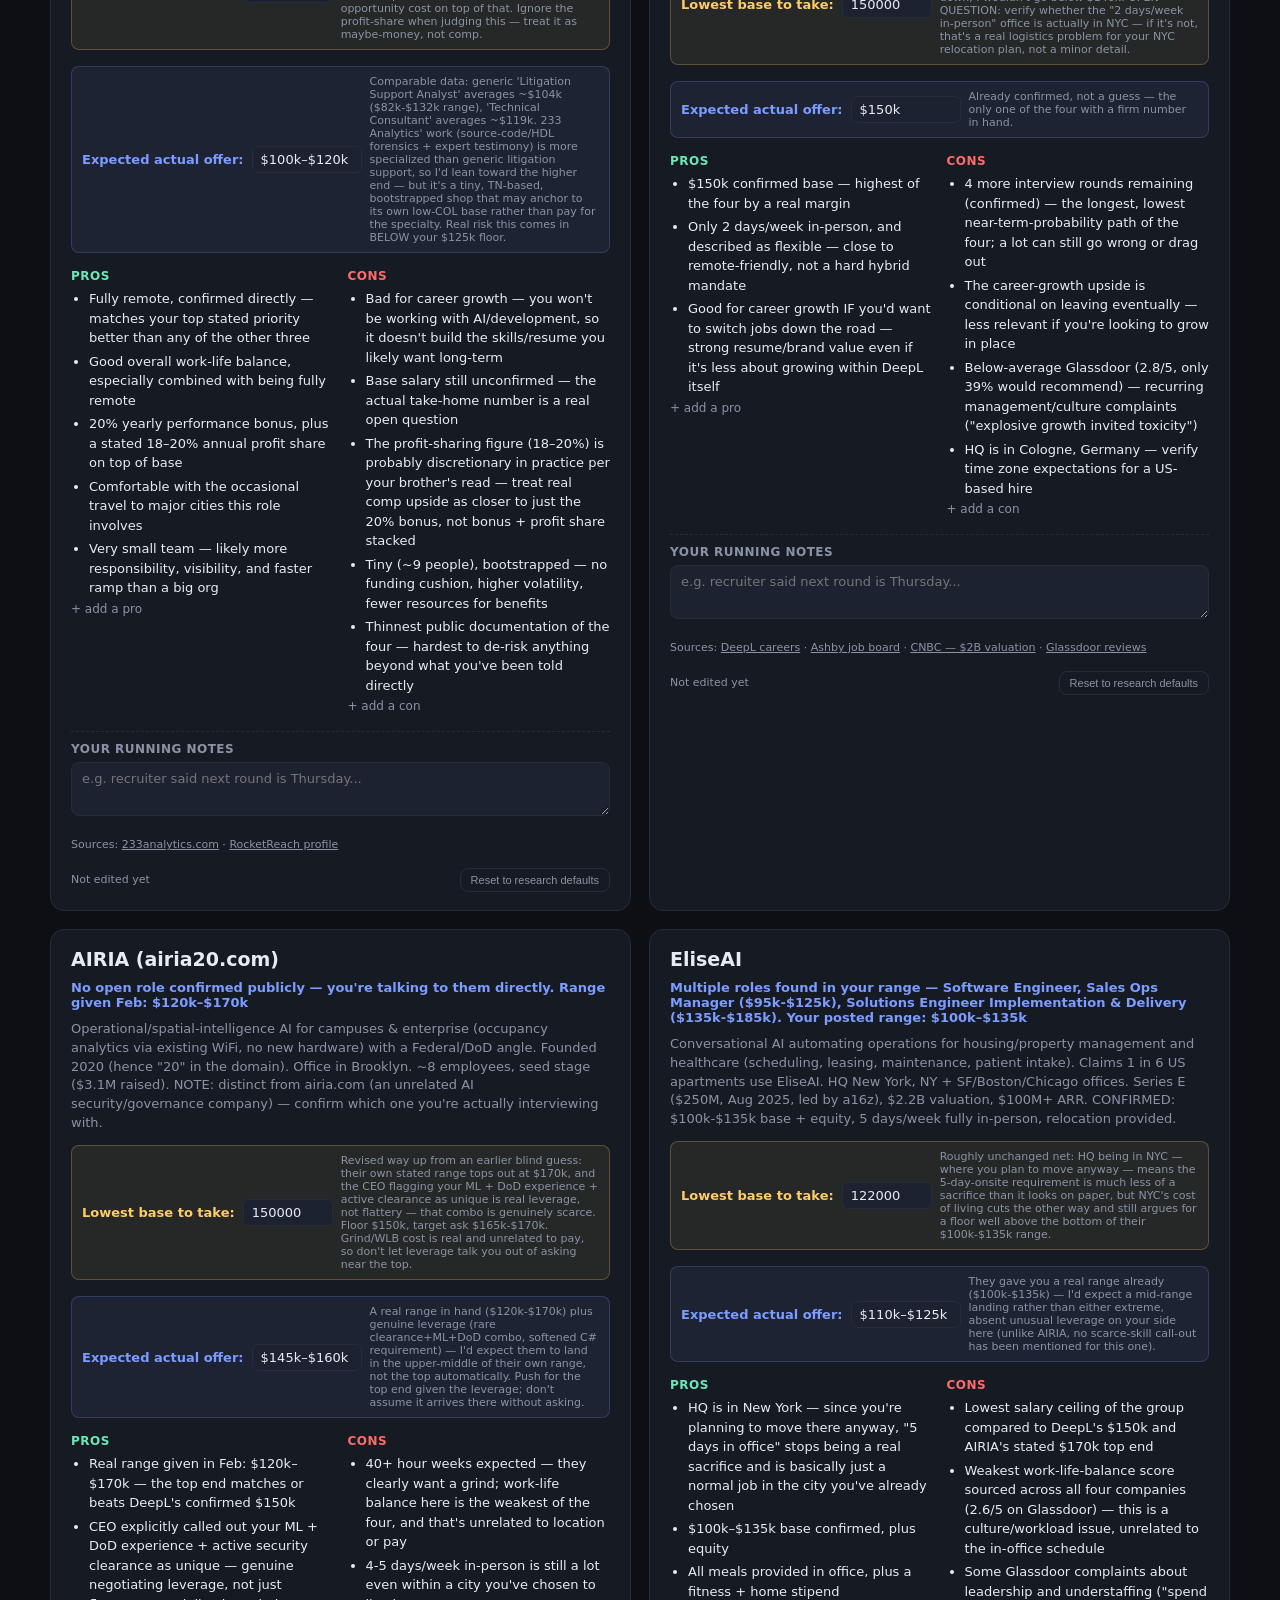
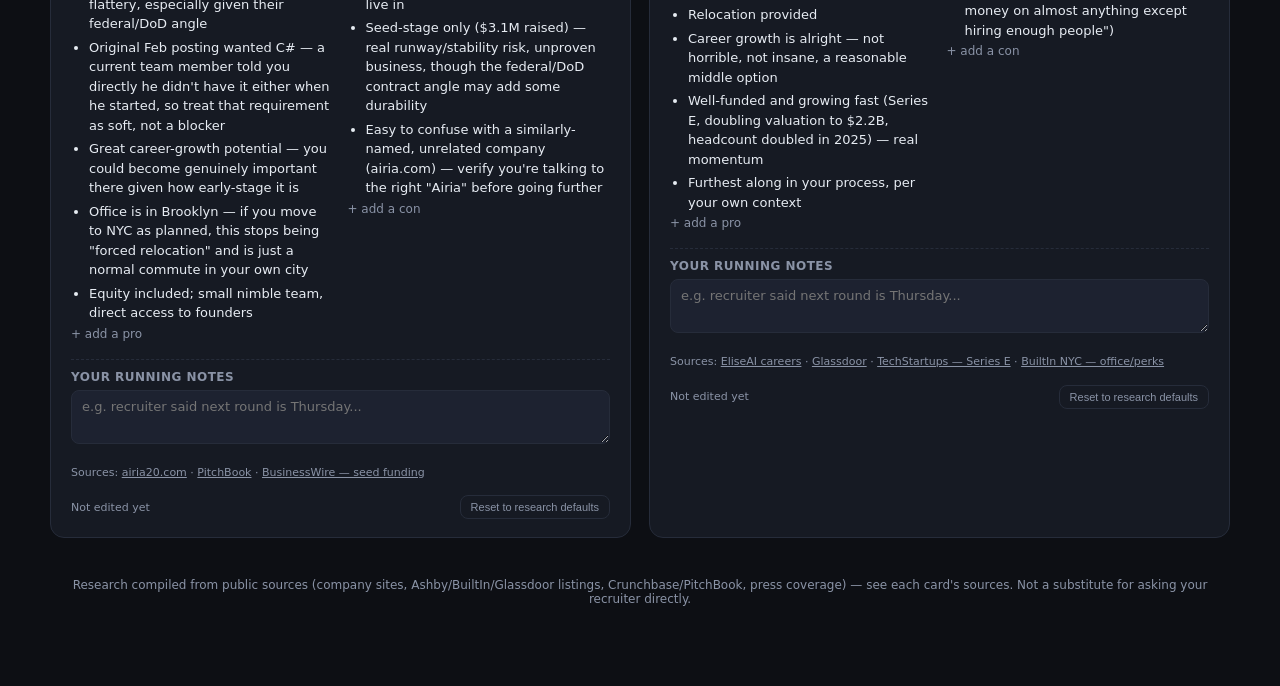
==== commit 6f70cb18: "Add "expected actual offer" field alongside salary floor, grounded in market comps Researched compar" ====
--- a/gateway/static/jobs.html
+++ b/gateway/static/jobs.html
@@ -98,6 +98,18 @@
     border-radius: 6px; padding: 5px 8px; font-size: 13px; font-family: inherit;
   }
   .floor-row .floor-hint { color: var(--muted); font-size: 11px; }
+
+  .expect-row {
+    display: flex; align-items: center; gap: 8px; font-size: 13px;
+    background: rgba(124,156,255,0.07); border: 1px solid rgba(124,156,255,0.22);
+    border-radius: 8px; padding: 8px 10px; margin-top: 6px;
+  }
+  .expect-row label { color: var(--accent-2); font-weight: 600; white-space: nowrap; }
+  .expect-row input[type="text"] {
+    width: 110px; background: var(--panel-2); color: var(--text); border: 1px solid var(--line);
+    border-radius: 6px; padding: 5px 8px; font-size: 13px; font-family: inherit;
+  }
+  .expect-row .expect-hint { color: var(--muted); font-size: 11px; }
 
   .rank-section {
     background: var(--panel); border: 1px solid var(--line); border-radius: 14px;
@@ -192,6 +204,8 @@
     role: "Role not publicly posted — base salary still unconfirmed",
     floor: 125000,
     floorNote: "Revised up from $115k: NYC cost of living doesn't care that the job is remote — if you're moving there regardless, you need more income to actually \"save,\" not less. Zero AI/dev exposure is still a real career-opportunity cost on top of that. Ignore the profit-share when judging this — treat it as maybe-money, not comp.",
+    expected: "$100k–$120k",
+    expectedNote: "Comparable data: generic 'Litigation Support Analyst' averages ~$104k ($82k-$132k range), 'Technical Consultant' averages ~$119k. 233 Analytics' work (source-code/HDL forensics + expert testimony) is more specialized than generic litigation support, so I'd lean toward the higher end — but it's a tiny, TN-based, bootstrapped shop that may anchor to its own low-COL base rather than pay for the specialty. Real risk this comes in BELOW your $125k floor.",
     blurb: "Small technical-litigation consulting boutique — patent/trade-secret/privacy litigation support: source-code & HDL analysis, expert reports, expert testimony, data forensics. HQ Nolensville, TN. ~9 employees, bootstrapped (no VC funding found). CONFIRMED: fully remote, with some travel to major cities (you're fine with this).",
     pros: [
       "Fully remote, confirmed directly — matches your top stated priority better than any of the other three",
@@ -218,6 +232,8 @@
     role: "Likely Senior Data Scientist / Research Data Engineer / Software Engineer (API) — exact match unconfirmed",
     floor: 150000,
     floorNote: "Already the number on the table — this IS your floor, don't concede after 4 rounds of mutual investment. If somehow countered down, I wouldn't go below $140k. OPEN QUESTION: verify whether the \"2 days/week in-person\" office is actually in NYC — if it's not, that's a real logistics problem for your NYC relocation plan, not a minor detail.",
+    expected: "$150k",
+    expectedNote: "Already confirmed, not a guess — the only one of the four with a firm number in hand.",
     blurb: "Language-AI company (Cologne HQ, founded 2017) — machine translation, writing assistant, real-time voice translation. 200,000+ business customers. 1,000+ employees, raised $300M at a $2B valuation (May 2024). CONFIRMED: $150k base, 2 days/week in-person but flexible, 4 more interview rounds remaining.",
     pros: [
       "$150k confirmed base — highest of the four by a real margin",
@@ -243,6 +259,8 @@
     role: "No open role confirmed publicly — you're talking to them directly. Range given Feb: $120k–$170k",
     floor: 150000,
     floorNote: "Revised way up from an earlier blind guess: their own stated range tops out at $170k, and the CEO flagging your ML + DoD experience + active clearance as unique is real leverage, not flattery — that combo is genuinely scarce. Floor $150k, target ask $165k-$170k. Grind/WLB cost is real and unrelated to pay, so don't let leverage talk you out of asking near the top.",
+    expected: "$145k–$160k",
+    expectedNote: "A real range in hand ($120k-$170k) plus genuine leverage (rare clearance+ML+DoD combo, softened C# requirement) — I'd expect them to land in the upper-middle of their own range, not the top automatically. Push for the top end given the leverage; don't assume it arrives there without asking.",
     blurb: "Operational/spatial-intelligence AI for campuses & enterprise (occupancy analytics via existing WiFi, no new hardware) with a Federal/DoD angle. Founded 2020 (hence \"20\" in the domain). Office in Brooklyn. ~8 employees, seed stage ($3.1M raised). NOTE: distinct from airia.com (an unrelated AI security/governance company) — confirm which one you're actually interviewing with.",
     pros: [
       "Real range given in Feb: $120k–$170k — the top end matches or beats DeepL's confirmed $150k",
@@ -270,6 +288,8 @@
     role: "Multiple roles found in your range — Software Engineer, Sales Ops Manager ($95k-$125k), Solutions Engineer Implementation & Delivery ($135k-$185k). Your posted range: $100k–$135k",
     floor: 122000,
     floorNote: "Roughly unchanged net: HQ being in NYC — where you plan to move anyway — means the 5-day-onsite requirement is much less of a sacrifice than it looks on paper, but NYC's cost of living cuts the other way and still argues for a floor well above the bottom of their $100k-$135k range.",
+    expected: "$110k–$125k",
+    expectedNote: "They gave you a real range already ($100k-$135k) — I'd expect a mid-range landing rather than either extreme, absent unusual leverage on your side here (unlike AIRIA, no scarce-skill call-out has been mentioned for this one).",
     blurb: "Conversational AI automating operations for housing/property management and healthcare (scheduling, leasing, maintenance, patient intake). Claims 1 in 6 US apartments use EliseAI. HQ New York, NY + SF/Boston/Chicago offices. Series E ($250M, Aug 2025, led by a16z), $2.2B valuation, $100M+ ARR. CONFIRMED: $100k-$135k base + equity, 5 days/week fully in-person, relocation provided.",
     pros: [
       "HQ is in New York — since you're planning to move there anyway, \"5 days in office\" stops being a real sacrifice and is basically just a normal job in the city you've already chosen",
@@ -422,6 +442,8 @@
   return raw !== null ? Number(raw) : fallback;
 }
 function saveFloor(id, value) { localStorage.setItem(LS_KEY(id, "floor"), value); stampSaved(id); }
+function loadExpected(id, fallback) { return localStorage.getItem(LS_KEY(id, "expected")) ?? fallback; }
+function saveExpected(id, value) { localStorage.setItem(LS_KEY(id, "expected"), value); stampSaved(id); }
 function stampSaved(id) {
   const el = document.getElementById(`saved-${id}`);
   if (el) el.textContent = "Saved just now (this browser)";
@@ -442,6 +464,11 @@
         <label for="floor-${c.id}">Lowest base to take:</label>
         <input type="number" id="floor-${c.id}" data-floor="${c.id}" step="1000" value="${loadFloor(c.id, c.floor)}" />
         <span class="floor-hint">${c.floorNote}</span>
+      </div>
+      <div class="expect-row">
+        <label for="expect-${c.id}">Expected actual offer:</label>
+        <input type="text" id="expect-${c.id}" data-expect="${c.id}" value="${loadExpected(c.id, c.expected)}" />
+        <span class="expect-hint">${c.expectedNote}</span>
       </div>
       <div class="cols">
         <div class="col pros">
@@ -500,14 +527,18 @@
   grid.querySelectorAll("[data-floor]").forEach((input) => {
     input.addEventListener("input", () => saveFloor(input.dataset.floor, input.value));
   });
+  grid.querySelectorAll("[data-expect]").forEach((input) => {
+    input.addEventListener("input", () => saveExpected(input.dataset.expect, input.value));
+  });
   grid.querySelectorAll("[data-reset]").forEach((btn) => {
     btn.addEventListener("click", () => {
       const id = btn.dataset.reset;
-      if (!confirm("Reset this card's pros/cons/notes/floor back to the original research? This clears anything you've added.")) return;
+      if (!confirm("Reset this card's pros/cons/notes/floor/expected back to the original research? This clears anything you've added.")) return;
       localStorage.removeItem(LS_KEY(id, "pros"));
       localStorage.removeItem(LS_KEY(id, "cons"));
       localStorage.removeItem(LS_KEY(id, "notes"));
       localStorage.removeItem(LS_KEY(id, "floor"));
+      localStorage.removeItem(LS_KEY(id, "expected"));
       render();
     });
   });
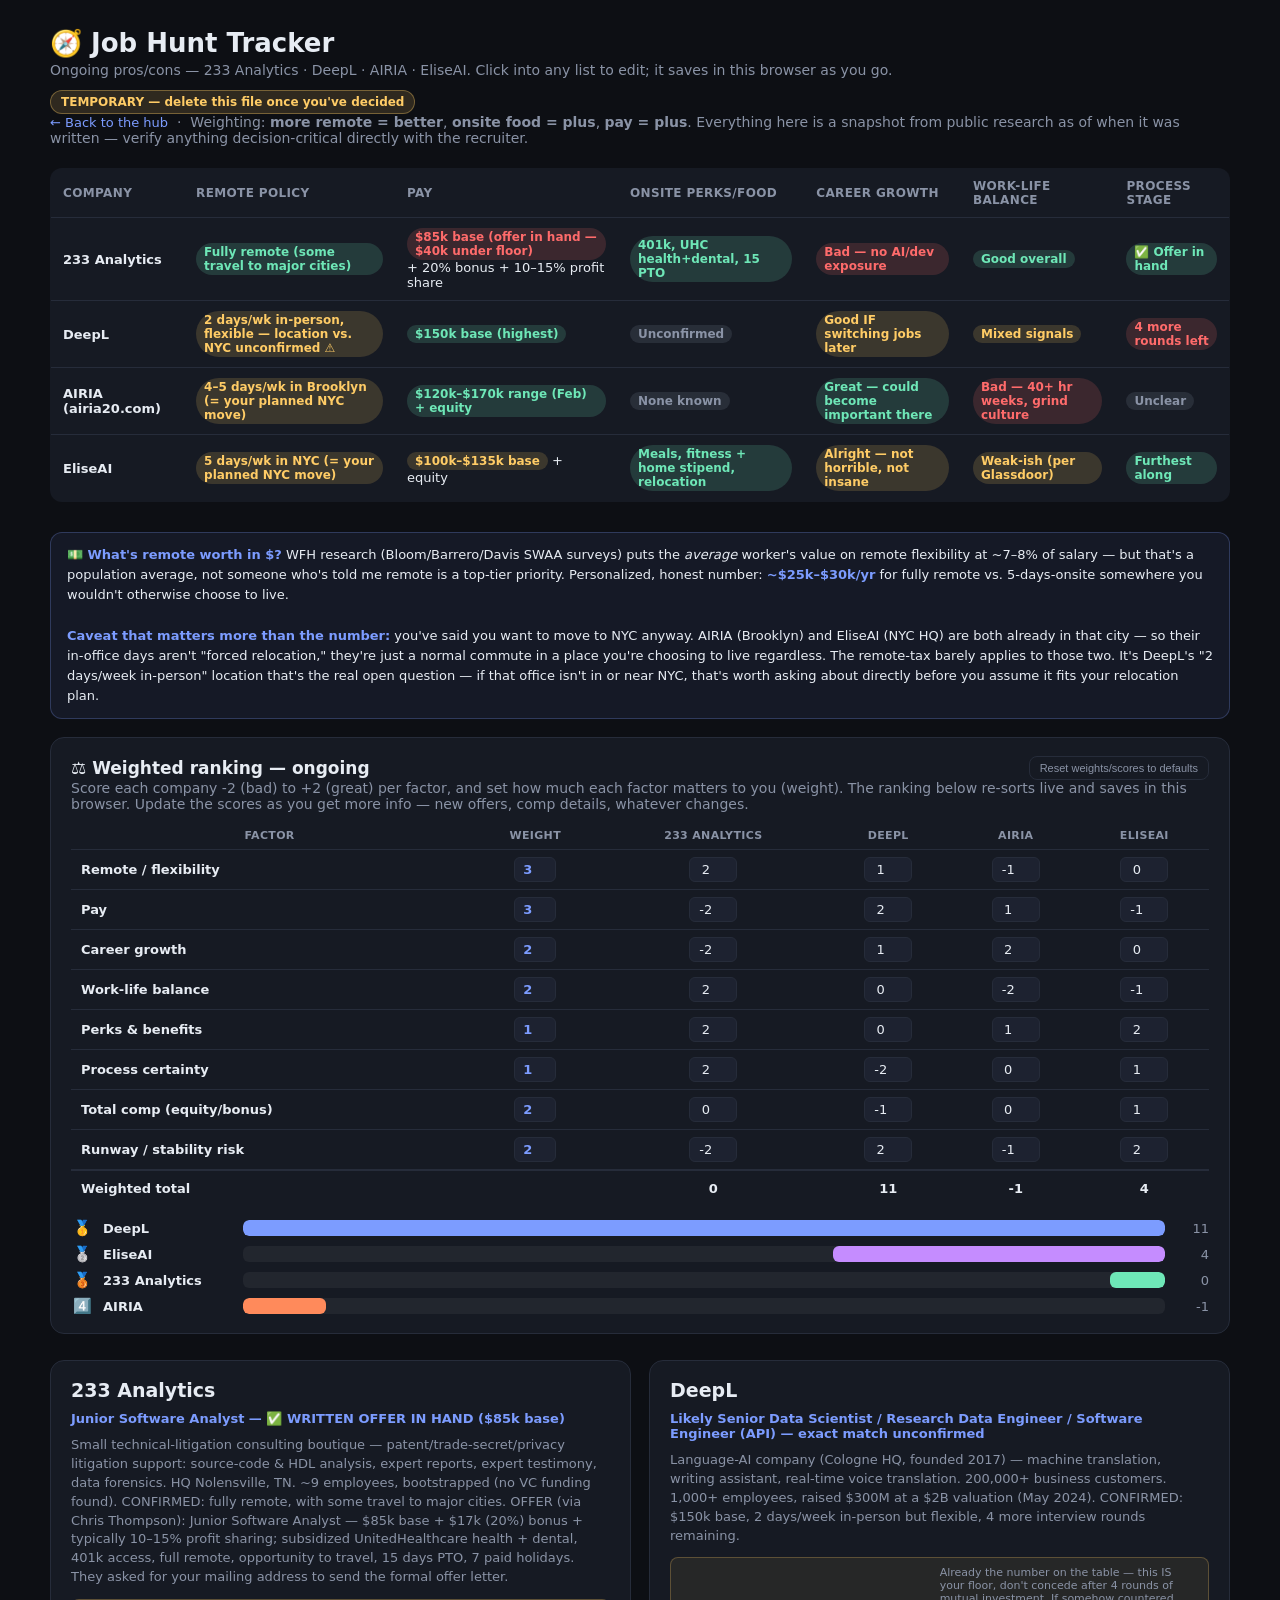
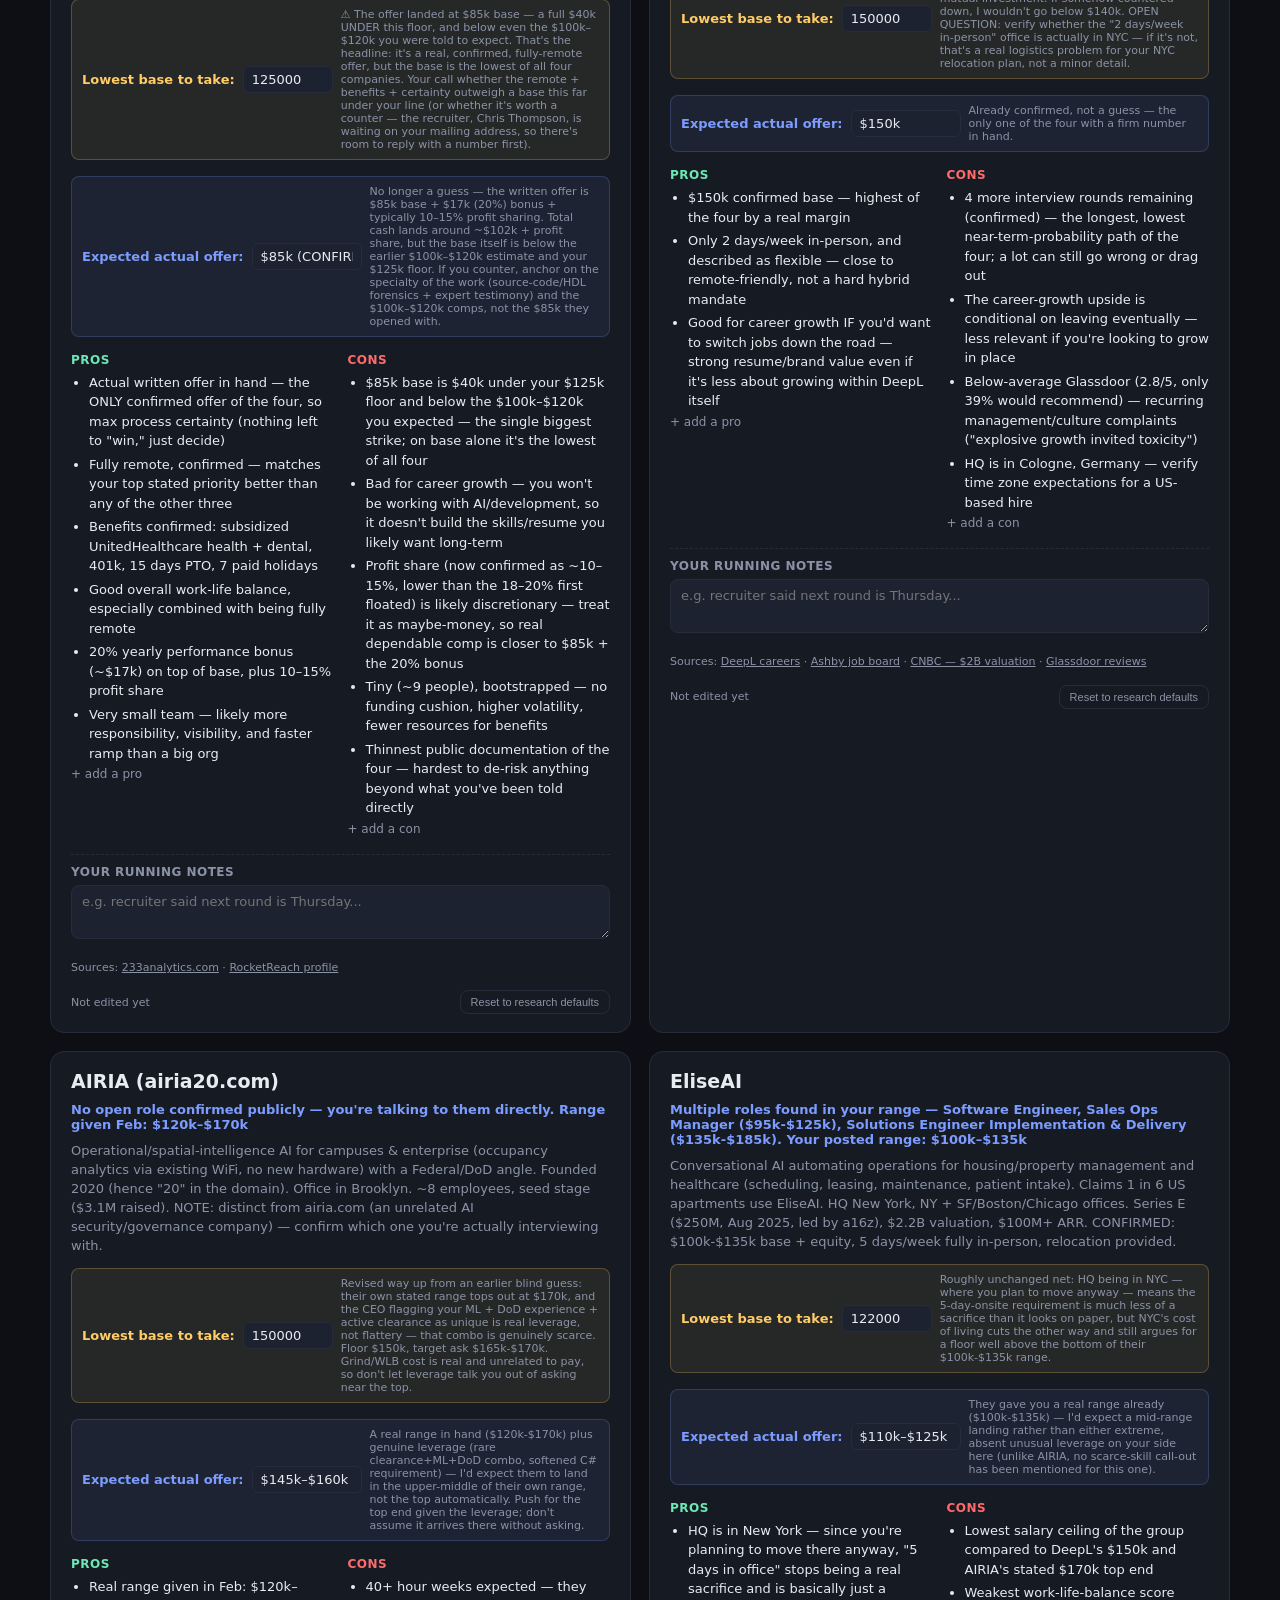
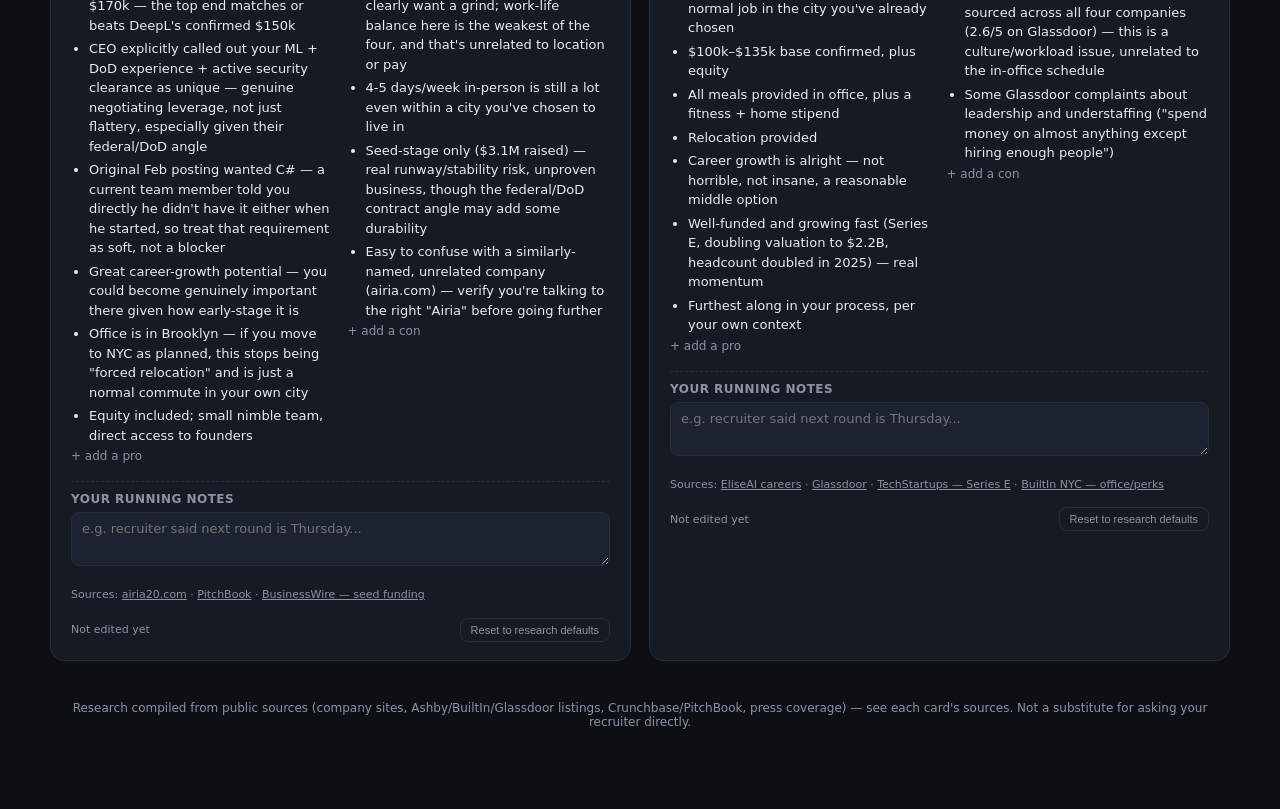
==== commit c8ad67cf: "Job tracker: record the 233 Analytics offer ($85k) and re-rank The incoming offer email (Junior Soft" ====
--- a/gateway/static/jobs.html
+++ b/gateway/static/jobs.html
@@ -155,7 +155,7 @@
         <tr><th>Company</th><th>Remote policy</th><th>Pay</th><th>Onsite perks/food</th><th>Career growth</th><th>Work-life balance</th><th>Process stage</th></tr>
       </thead>
       <tbody>
-        <tr><td class="company">233 Analytics</td><td><span class="tag good">Fully remote (some travel to major cities)</span></td><td><span class="tag unknown">Base unconfirmed</span> + 20% bonus + 18–20% profit share (⚠️ likely discretionary)</td><td><span class="tag unknown">None known</span></td><td><span class="tag bad">Bad — no AI/dev exposure</span></td><td><span class="tag good">Good overall</span></td><td><span class="tag unknown">Unclear</span></td></tr>
+        <tr><td class="company">233 Analytics</td><td><span class="tag good">Fully remote (some travel to major cities)</span></td><td><span class="tag bad">$85k base (offer in hand — $40k under floor)</span> + 20% bonus + 10–15% profit share</td><td><span class="tag good">401k, UHC health+dental, 15 PTO</span></td><td><span class="tag bad">Bad — no AI/dev exposure</span></td><td><span class="tag good">Good overall</span></td><td><span class="tag good">✅ Offer in hand</span></td></tr>
         <tr><td class="company">DeepL</td><td><span class="tag mid">2 days/wk in-person, flexible — location vs. NYC unconfirmed ⚠️</span></td><td><span class="tag good">$150k base (highest)</span></td><td><span class="tag unknown">Unconfirmed</span></td><td><span class="tag mid">Good IF switching jobs later</span></td><td><span class="tag mid">Mixed signals</span></td><td><span class="tag bad">4 more rounds left</span></td></tr>
         <tr><td class="company">AIRIA (airia20.com)</td><td><span class="tag mid">4–5 days/wk in Brooklyn (= your planned NYC move)</span></td><td><span class="tag good">$120k–$170k range (Feb) + equity</span></td><td><span class="tag unknown">None known</span></td><td><span class="tag good">Great — could become important there</span></td><td><span class="tag bad">Bad — 40+ hr weeks, grind culture</span></td><td><span class="tag unknown">Unclear</span></td></tr>
         <tr><td class="company">EliseAI</td><td><span class="tag mid">5 days/wk in NYC (= your planned NYC move)</span></td><td><span class="tag mid">$100k–$135k base</span> + equity</td><td><span class="tag good">Meals, fitness + home stipend, relocation</span></td><td><span class="tag mid">Alright — not horrible, not insane</span></td><td><span class="tag mid">Weak-ish (per Glassdoor)</span></td><td><span class="tag good">Furthest along</span></td></tr>
@@ -201,23 +201,24 @@
   {
     id: "233analytics",
     name: "233 Analytics",
-    role: "Role not publicly posted — base salary still unconfirmed",
+    role: "Junior Software Analyst — ✅ WRITTEN OFFER IN HAND ($85k base)",
     floor: 125000,
-    floorNote: "Revised up from $115k: NYC cost of living doesn't care that the job is remote — if you're moving there regardless, you need more income to actually \"save,\" not less. Zero AI/dev exposure is still a real career-opportunity cost on top of that. Ignore the profit-share when judging this — treat it as maybe-money, not comp.",
-    expected: "$100k–$120k",
-    expectedNote: "Comparable data: generic 'Litigation Support Analyst' averages ~$104k ($82k-$132k range), 'Technical Consultant' averages ~$119k. 233 Analytics' work (source-code/HDL forensics + expert testimony) is more specialized than generic litigation support, so I'd lean toward the higher end — but it's a tiny, TN-based, bootstrapped shop that may anchor to its own low-COL base rather than pay for the specialty. Real risk this comes in BELOW your $125k floor.",
-    blurb: "Small technical-litigation consulting boutique — patent/trade-secret/privacy litigation support: source-code & HDL analysis, expert reports, expert testimony, data forensics. HQ Nolensville, TN. ~9 employees, bootstrapped (no VC funding found). CONFIRMED: fully remote, with some travel to major cities (you're fine with this).",
+    floorNote: "⚠️ The offer landed at $85k base — a full $40k UNDER this floor, and below even the $100k–$120k you were told to expect. That's the headline: it's a real, confirmed, fully-remote offer, but the base is the lowest of all four companies. Your call whether the remote + benefits + certainty outweigh a base this far under your line (or whether it's worth a counter — the recruiter, Chris Thompson, is waiting on your mailing address, so there's room to reply with a number first).",
+    expected: "$85k (CONFIRMED)",
+    expectedNote: "No longer a guess — the written offer is $85k base + $17k (20%) bonus + typically 10–15% profit sharing. Total cash lands around ~$102k + profit share, but the base itself is below the earlier $100k–$120k estimate and your $125k floor. If you counter, anchor on the specialty of the work (source-code/HDL forensics + expert testimony) and the $100k–$120k comps, not the $85k they opened with.",
+    blurb: "Small technical-litigation consulting boutique — patent/trade-secret/privacy litigation support: source-code & HDL analysis, expert reports, expert testimony, data forensics. HQ Nolensville, TN. ~9 employees, bootstrapped (no VC funding found). CONFIRMED: fully remote, with some travel to major cities. OFFER (via Chris Thompson): Junior Software Analyst — $85k base + $17k (20%) bonus + typically 10–15% profit sharing; subsidized UnitedHealthcare health + dental, 401k access, full remote, opportunity to travel, 15 days PTO, 7 paid holidays. They asked for your mailing address to send the formal offer letter.",
     pros: [
-      "Fully remote, confirmed directly — matches your top stated priority better than any of the other three",
+      "Actual written offer in hand — the ONLY confirmed offer of the four, so max process certainty (nothing left to \"win,\" just decide)",
+      "Fully remote, confirmed — matches your top stated priority better than any of the other three",
+      "Benefits confirmed: subsidized UnitedHealthcare health + dental, 401k, 15 days PTO, 7 paid holidays",
       "Good overall work-life balance, especially combined with being fully remote",
-      "20% yearly performance bonus, plus a stated 18–20% annual profit share on top of base",
-      "Comfortable with the occasional travel to major cities this role involves",
+      "20% yearly performance bonus (~$17k) on top of base, plus 10–15% profit share",
       "Very small team — likely more responsibility, visibility, and faster ramp than a big org",
     ],
     cons: [
+      "$85k base is $40k under your $125k floor and below the $100k–$120k you expected — the single biggest strike; on base alone it's the lowest of all four",
       "Bad for career growth — you won't be working with AI/development, so it doesn't build the skills/resume you likely want long-term",
-      "Base salary still unconfirmed — the actual take-home number is a real open question",
-      "The profit-sharing figure (18–20%) is probably discretionary in practice per your brother's read — treat real comp upside as closer to just the 20% bonus, not bonus + profit share stacked",
+      "Profit share (now confirmed as ~10–15%, lower than the 18–20% first floated) is likely discretionary — treat it as maybe-money, so real dependable comp is closer to $85k + the 20% bonus",
       "Tiny (~9 people), bootstrapped — no funding cushion, higher volatility, fewer resources for benefits",
       "Thinnest public documentation of the four — hardest to de-risk anything beyond what you've been told directly",
     ],
@@ -340,7 +341,10 @@
   // much less than it would a candidate who'd otherwise be forced to
   // relocate somewhere they didn't choose. Scored accordingly, not as a
   // flat "days in office" count.
-  "233analytics": { remote: 2, pay: 0, growth: -2, wlb: 2, perks: 1, certainty: 0, totalcomp: 0, stability: -2 },
+  // Offer in hand: certainty maxes (+2); pay drops to -2 now that the base is a
+  // confirmed $85k — the lowest of the four and $40k under the floor. perks up
+  // to +2 (401k + UHC health/dental + 15 PTO + 7 holidays confirmed).
+  "233analytics": { remote: 2, pay: -2, growth: -2, wlb: 2, perks: 2, certainty: 2, totalcomp: 0, stability: -2 },
   "deepl":        { remote: 1, pay: 2, growth: 1, wlb: 0, perks: 0, certainty: -2, totalcomp: -1, stability: 2 },
   "airia":        { remote: -1, pay: 1, growth: 2, wlb: -2, perks: 1, certainty: 0, totalcomp: 0, stability: -1 },
   "eliseai":      { remote: 0, pay: -1, growth: 0, wlb: -1, perks: 2, certainty: 1, totalcomp: 1, stability: 2 },
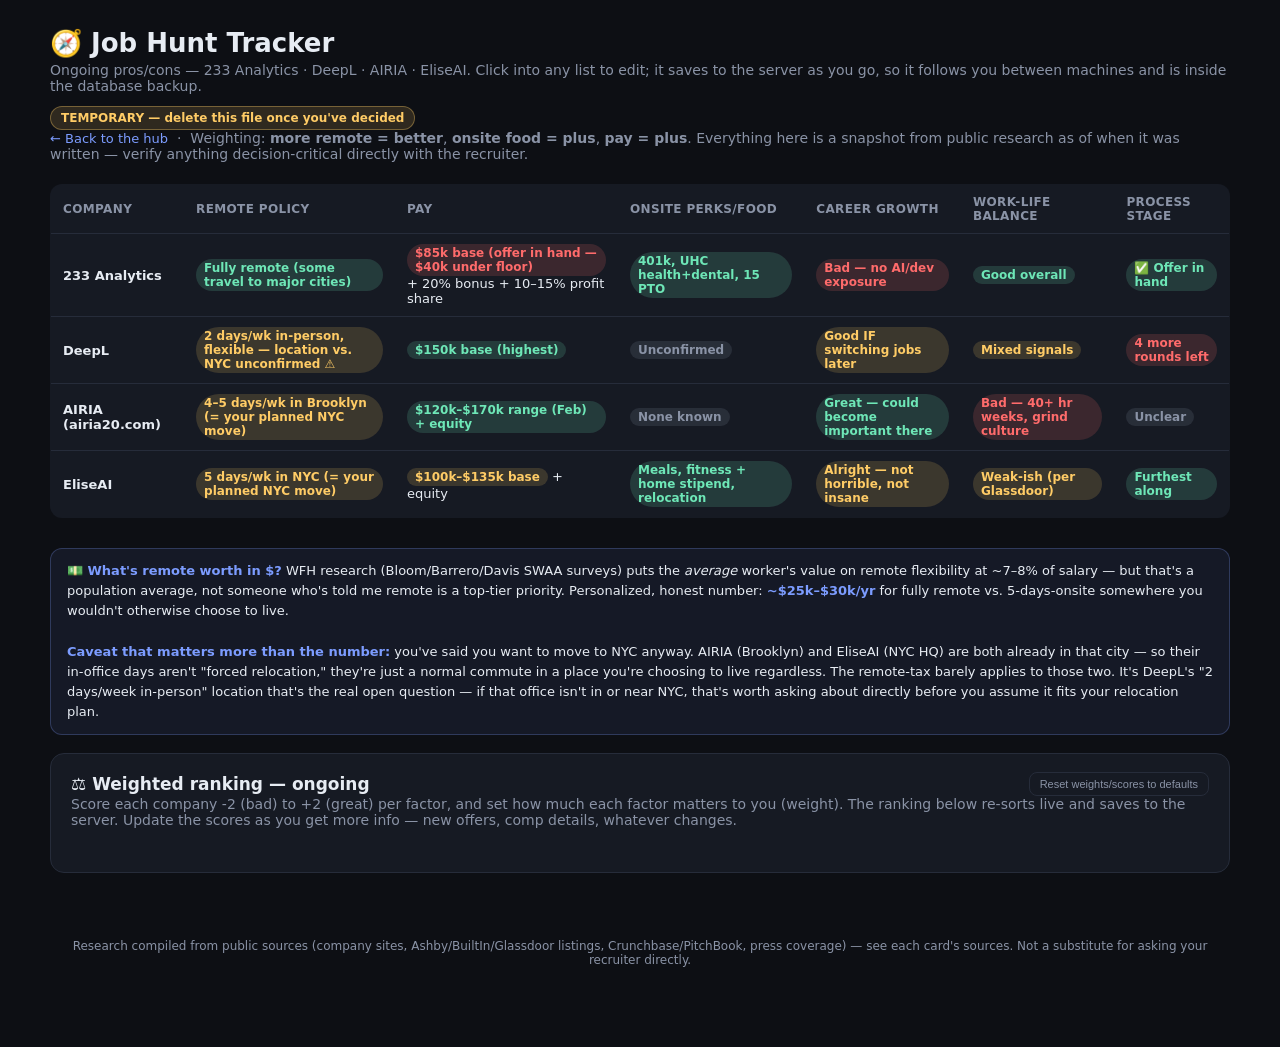
==== commit 3f570505: "SCRUM-131: job-hunt research lives in Postgres, not in one browser jobs.html saved every edit to loc" ====
--- a/gateway/static/jobs.html
+++ b/gateway/static/jobs.html
@@ -135,15 +135,22 @@
   .rank-row .bar-track { flex: 1; background: rgba(255,255,255,0.05); border-radius: 6px; height: 16px; overflow: hidden; position: relative; }
   .rank-row .bar-fill { height: 100%; border-radius: 6px; }
   .rank-row .rscore { width: 34px; text-align: right; color: var(--muted); font-variant-numeric: tabular-nums; }
+  .jh-banner {
+    margin: 0 0 14px; padding: 10px 14px; border: 1px solid var(--down);
+    border-radius: 8px; background: rgba(255, 80, 80, .08); font-size: 13px;
+  }
+  .jh-banner button { margin: 6px 8px 0 0; }
+  .saved-note.unsaved { color: var(--down); font-weight: 600; }
 </style>
 </head>
 <body>
+<div id="jh-banner" class="jh-banner" hidden></div>
   <div class="wrap">
     <header>
       <div class="top-row">
         <div>
           <h1>🧭 Job Hunt Tracker</h1>
-          <p class="sub">Ongoing pros/cons — 233 Analytics · DeepL · AIRIA · EliseAI. Click into any list to edit; it saves in this browser as you go.</p>
+          <p class="sub">Ongoing pros/cons — 233 Analytics · DeepL · AIRIA · EliseAI. Click into any list to edit; it saves to the server as you go, so it follows you between machines and is inside the database backup.</p>
         </div>
         <span class="badge-temp">TEMPORARY — delete this file once you've decided</span>
       </div>
@@ -184,7 +191,7 @@
         <h3>⚖️ Weighted ranking — ongoing</h3>
         <button class="reset-btn" id="rank-reset">Reset weights/scores to defaults</button>
       </div>
-      <p class="sub">Score each company -2 (bad) to +2 (great) per factor, and set how much each factor matters to you (weight). The ranking below re-sorts live and saves in this browser. Update the scores as you get more info — new offers, comp details, whatever changes.</p>
+      <p class="sub">Score each company -2 (bad) to +2 (great) per factor, and set how much each factor matters to you (weight). The ranking below re-sorts live and saves to the server. Update the scores as you get more info — new offers, comp details, whatever changes.</p>
       <div class="rank-table-wrap">
         <table class="rank-table" id="rank-table"></table>
       </div>
@@ -196,6 +203,7 @@
     <footer>Research compiled from public sources (company sites, Ashby/BuiltIn/Glassdoor listings, Crunchbase/PitchBook, press coverage) — see each card's sources. Not a substitute for asking your recruiter directly.</footer>
   </div>
 
+<script src="/jobhunt.js"></script>
 <script>
 const COMPANIES = [
   {
@@ -351,15 +359,155 @@
 };
 const RANK_COLORS = { "233analytics": "#6ee7b7", "deepl": "#7c9cff", "airia": "#ff8a5b", "eliseai": "#c58cff" };
 
+// ---- persistence (SCRUM-131) ------------------------------------------------
+// This page used to save to localStorage and say so. That meant the ranking,
+// the scores, the pros/cons and the salary floors existed in ONE browser and
+// in no backup. They now live in core, one row per key, under the same
+// jobhunt_* names — the decisions around that are in /jobhunt.js and tested.
+//
+// STORE mirrors the server's entries. Reads come from it; writes go to it
+// first (so the page stays consistent while typing) and then to the server,
+// debounced into one PUT. A write the server has not confirmed is DIRTY and
+// the card's stamp says NOT SAVED until it is — "saved" is only ever the
+// server's word. Nothing here writes to localStorage; the only access left is
+// the one-time import in boot(), and that only ever reads and removes.
+const API = "/api/core/jobhunt";
+const STORE = {};
+const DIRTY = {};             // key -> value|null the server has not confirmed
+const CARD_STATE = {};        // company id -> "saving" | "saved" | "failed"
+let BOOTED = false;           // true once the server's entries have been read
+let flushTimer = null;
+
+function get(key) { return Object.prototype.hasOwnProperty.call(STORE, key) ? STORE[key] : null; }
+
+function cardFor(key) {
+  const m = /^jobhunt_([a-z0-9]+)_(pros|cons|notes|floor|expected)$/.exec(key);
+  return m ? m[1] : null;
+}
+
+function stamp(id, status) {
+  CARD_STATE[id] = status;
+  const el = document.getElementById(`saved-${id}`);
+  if (!el) return;
+  el.textContent = Jobhunt.savedLabel({ status });
+  el.classList.toggle("unsaved", status === "failed");
+}
+function restamp() { for (const id of Object.keys(CARD_STATE)) stamp(id, CARD_STATE[id]); }
+
+function showBanner(text, mode, h) {
+  const el = document.getElementById("jh-banner");
+  if (!el) return;
+  el.textContent = "";
+  el.dataset.mode = mode || "";
+  if (!text) { el.hidden = true; return; }
+  el.append(document.createTextNode(text));
+  const btn = (label, fn) => {
+    const b = document.createElement("button");
+    b.textContent = label;
+    b.onclick = async () => { b.disabled = true; try { await fn(); } finally { b.disabled = false; } };
+    el.append(b);
+  };
+  if (mode === "retry") btn("Retry", h.retry);
+  if (mode === "ask") {
+    btn("Use this browser's values (they override the server's where both exist)", h.useLocal);
+    btn("Keep the server's copy (discard this browser's)", h.keepServer);
+  }
+  el.hidden = false;
+}
+
+async function putNow(entries) {
+  try {
+    const r = await fetch(API, { method: "PUT", headers: { "Content-Type": "application/json" },
+                                 body: JSON.stringify({ entries }) });
+    return r.ok;
+  } catch { return false; }
+}
+
+// Queue a write. `id` is the card whose stamp tracks it (ranking has none).
+function save(entries, id) {
+  for (const [k, v] of Object.entries(entries)) {
+    if (v === null) delete STORE[k]; else STORE[k] = v;
+    DIRTY[k] = v;
+  }
+  if (id) stamp(id, "saving");
+  clearTimeout(flushTimer);
+  flushTimer = setTimeout(flush, 350);
+}
+
+async function flush() {
+  // Send everything unconfirmed, not just the latest keystroke, so a failed
+  // earlier write is retried by the next one.
+  const batch = { ...DIRTY };
+  if (!Object.keys(batch).length) { if (banner().dataset.mode === "retry") showBanner(null); return; }
+  const ok = await putNow(batch);
+  if (ok) for (const k of Object.keys(batch)) if (DIRTY[k] === batch[k]) delete DIRTY[k];
+  const cards = new Set(Object.keys(batch).map(cardFor).filter(Boolean));
+  for (const id of cards) stamp(id, ok ? "saved" : "failed");
+  if (ok) {
+    if (banner().dataset.mode === "retry") showBanner(null);
+    // Edits queued while the server was down have landed; now fetch what it
+    // holds, or the page keeps showing defaults over saved values.
+    if (!BOOTED) boot();
+  } else {
+    showBanner(Jobhunt.unreachableBanner(), "retry", { retry: flush });
+  }
+}
+function banner() { return document.getElementById("jh-banner") || { dataset: {} }; }
+
+function safeStorage() { try { return window.localStorage; } catch { return null; } }
+function forgetLocal(entries) {
+  const st = safeStorage();
+  if (!st) return;
+  for (const k of Object.keys(entries)) { try { st.removeItem(k); } catch {} }
+}
+
+async function boot() {
+  let server = null;
+  try {
+    const r = await fetch(API, { cache: "no-store" });
+    if (r.ok) server = (await r.json()).entries || {};
+  } catch { server = null; }
+
+  if (server === null) {
+    // Render the research defaults, labelled as defaults. Do NOT fall back to
+    // reading localStorage here: that is the one-browser store this change
+    // retires, and quietly reading it would bring the split-brain back.
+    showBanner(Jobhunt.unreachableBanner(), "retry", { retry: boot });
+    render(); renderRanking();
+    return;
+  }
+  Object.assign(STORE, server);
+  BOOTED = true;
+
+  const local = Jobhunt.localEntries(safeStorage());
+  const plan = Jobhunt.migrationPlan(server, local);
+  if (plan.action === "import") {
+    if (await putNow(plan.entries)) { Object.assign(STORE, plan.entries); forgetLocal(local); }
+    else showBanner(Jobhunt.importFailedBanner(), "retry", { retry: boot });
+  } else if (plan.action === "clear") {
+    forgetLocal(local);
+  } else if (plan.action === "ask") {
+    showBanner(Jobhunt.askBanner(plan), "ask", {
+      useLocal: async () => {
+        if (!(await putNow(local))) return;
+        Object.assign(STORE, local); forgetLocal(local); showBanner(null);
+        render(); renderRanking();
+      },
+      keepServer: () => { forgetLocal(local); showBanner(null); },
+    });
+  }
+  render(); renderRanking();
+}
+
 function rankWeightKey(factor) { return `jobhunt_rank_weight_${factor}`; }
 function rankScoreKey(id, factor) { return `jobhunt_rank_score_${id}_${factor}`; }
 
 function getWeight(factor, fallback) {
-  const raw = localStorage.getItem(rankWeightKey(factor));
+  const raw = get(rankWeightKey(factor));
   return raw !== null ? Number(raw) : fallback;
 }
 function getScore(id, factor, fallback) {
-  const raw = localStorage.getItem(rankScoreKey(id, factor));
+  const raw = get(rankScoreKey(id, factor));
   return raw !== null ? Number(raw) : fallback;
 }
 
@@ -392,14 +540,14 @@
 
   table.querySelectorAll("[data-weight]").forEach((input) => {
     input.addEventListener("input", () => {
-      localStorage.setItem(rankWeightKey(input.dataset.weight), input.value);
+      save({ [rankWeightKey(input.dataset.weight)]: input.value });
       renderRanking();
     });
   });
   table.querySelectorAll("[data-score]").forEach((input) => {
     input.addEventListener("input", () => {
       const [id, factor] = input.dataset.score.split("|");
-      localStorage.setItem(rankScoreKey(id, factor), input.value);
+      save({ [rankScoreKey(id, factor)]: input.value });
       renderRanking();
     });
   });
@@ -422,8 +570,10 @@
 
 document.getElementById("rank-reset").addEventListener("click", () => {
   if (!confirm("Reset all ranking weights and scores back to defaults?")) return;
-  for (const f of FACTORS) localStorage.removeItem(rankWeightKey(f.key));
-  for (const c of COMPANIES) for (const f of FACTORS) localStorage.removeItem(rankScoreKey(c.id, f.key));
+  const gone = {};
+  for (const f of FACTORS) gone[rankWeightKey(f.key)] = null;
+  for (const c of COMPANIES) for (const f of FACTORS) gone[rankScoreKey(c.id, f.key)] = null;
+  save(gone);
   renderRanking();
 });
 
@@ -431,30 +581,30 @@
 
 function loadList(id, field, fallback) {
   try {
-    const raw = localStorage.getItem(LS_KEY(id, field));
+    const raw = get(LS_KEY(id, field));
     return raw ? JSON.parse(raw) : fallback;
   } catch { return fallback; }
 }
-function saveList(id, field, items) {
-  localStorage.setItem(LS_KEY(id, field), JSON.stringify(items));
-  stampSaved(id);
-}
-function loadNotes(id) { return localStorage.getItem(LS_KEY(id, "notes")) || ""; }
-function saveNotes(id, text) { localStorage.setItem(LS_KEY(id, "notes"), text); stampSaved(id); }
+function saveList(id, field, items) { save({ [LS_KEY(id, field)]: JSON.stringify(items) }, id); }
+function loadNotes(id) { return get(LS_KEY(id, "notes")) || ""; }
+function saveNotes(id, text) { save({ [LS_KEY(id, "notes")]: text }, id); }
 function loadFloor(id, fallback) {
-  const raw = localStorage.getItem(LS_KEY(id, "floor"));
+  const raw = get(LS_KEY(id, "floor"));
   return raw !== null ? Number(raw) : fallback;
 }
-function saveFloor(id, value) { localStorage.setItem(LS_KEY(id, "floor"), value); stampSaved(id); }
-function loadExpected(id, fallback) { return localStorage.getItem(LS_KEY(id, "expected")) ?? fallback; }
-function saveExpected(id, value) { localStorage.setItem(LS_KEY(id, "expected"), value); stampSaved(id); }
-function stampSaved(id) {
-  const el = document.getElementById(`saved-${id}`);
-  if (el) el.textContent = "Saved just now (this browser)";
-}
-
+function saveFloor(id, value) { save({ [LS_KEY(id, "floor")]: value }, id); }
+function loadExpected(id, fallback) { return get(LS_KEY(id, "expected")) ?? fallback; }
+function saveExpected(id, value) { save({ [LS_KEY(id, "expected")]: value }, id); }
+
+// User text goes through esc() on the way into markup. It used to be
+// concatenated raw; a "</textarea>" in a note or a quote in an expected-offer
+// field broke the page. Reading back is textContent, so escaping is lossless.
+function esc(v) {
+  return String(v ?? "").replace(/&/g, "&amp;").replace(/</g, "&lt;")
+    .replace(/>/g, "&gt;").replace(/"/g, "&quot;");
+}
 function editableList(items) {
-  return items.map((t) => `<li contenteditable="true" spellcheck="false">${t}</li>`).join("");
+  return items.map((t) => `<li contenteditable="true" spellcheck="false">${esc(t)}</li>`).join("");
 }
 
 function render() {
@@ -466,12 +616,12 @@
       <p class="blurb">${c.blurb}</p>
       <div class="floor-row">
         <label for="floor-${c.id}">Lowest base to take:</label>
-        <input type="number" id="floor-${c.id}" data-floor="${c.id}" step="1000" value="${loadFloor(c.id, c.floor)}" />
+        <input type="number" id="floor-${c.id}" data-floor="${c.id}" step="1000" value="${esc(loadFloor(c.id, c.floor))}" />
         <span class="floor-hint">${c.floorNote}</span>
       </div>
       <div class="expect-row">
         <label for="expect-${c.id}">Expected actual offer:</label>
-        <input type="text" id="expect-${c.id}" data-expect="${c.id}" value="${loadExpected(c.id, c.expected)}" />
+        <input type="text" id="expect-${c.id}" data-expect="${c.id}" value="${esc(loadExpected(c.id, c.expected))}" />
         <span class="expect-hint">${c.expectedNote}</span>
       </div>
       <div class="cols">
@@ -488,7 +638,7 @@
       </div>
       <div class="notes">
         <h4>Your running notes</h4>
-        <textarea data-field="notes" placeholder="e.g. recruiter said next round is Thursday...">${loadNotes(c.id)}</textarea>
+        <textarea data-field="notes" placeholder="e.g. recruiter said next round is Thursday...">${esc(loadNotes(c.id))}</textarea>
       </div>
       <div class="sources">Sources: ${c.sources.map(([label, url]) => `<a href="${url}" target="_blank" rel="noopener">${label}</a>`).join(" · ")}</div>
       <div class="card-foot">
@@ -538,17 +688,15 @@
     btn.addEventListener("click", () => {
       const id = btn.dataset.reset;
       if (!confirm("Reset this card's pros/cons/notes/floor/expected back to the original research? This clears anything you've added.")) return;
-      localStorage.removeItem(LS_KEY(id, "pros"));
-      localStorage.removeItem(LS_KEY(id, "cons"));
-      localStorage.removeItem(LS_KEY(id, "notes"));
-      localStorage.removeItem(LS_KEY(id, "floor"));
-      localStorage.removeItem(LS_KEY(id, "expected"));
+      const gone = {};
+      for (const f of ["pros", "cons", "notes", "floor", "expected"]) gone[LS_KEY(id, f)] = null;
+      save(gone, id);
       render();
     });
   });
-}
-render();
-renderRanking();
+  restamp();
+}
+boot();
 </script>
 </body>
 </html>
